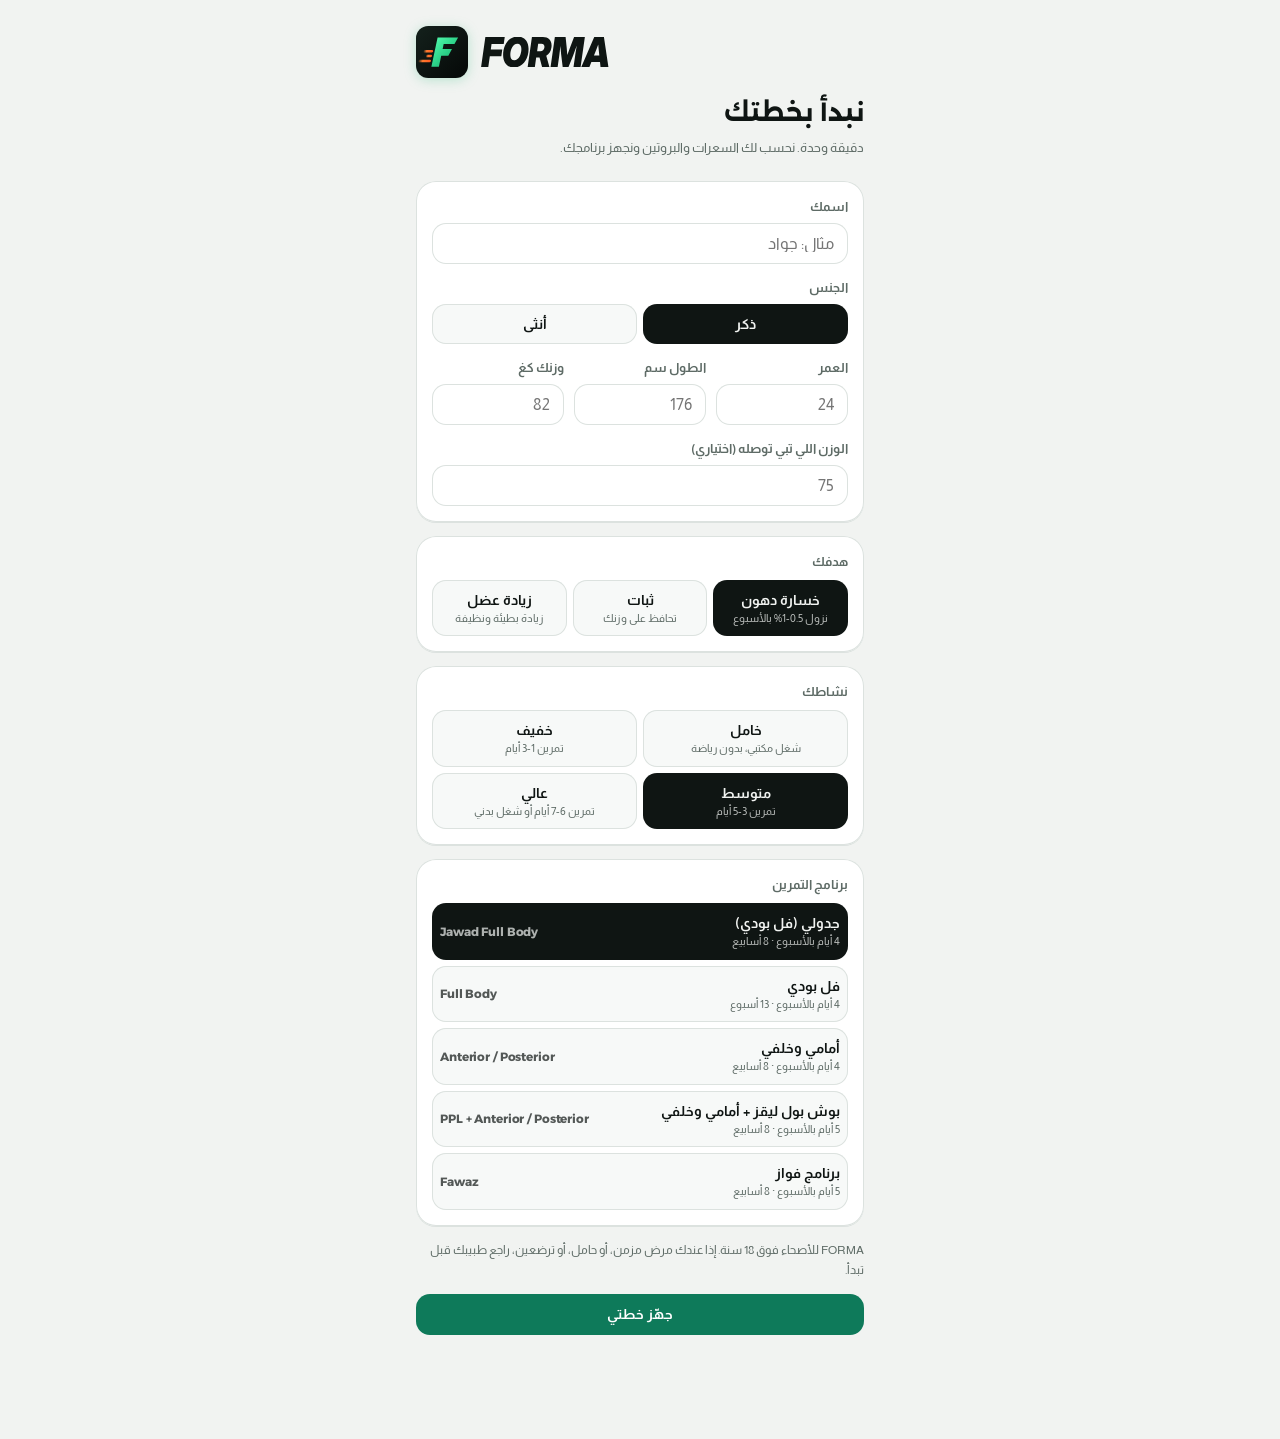
==== jawad/index.html @ 92bdc9b4 "Add files via upload" ====
<!doctype html>
<html lang="ar" dir="rtl">
<head>
<meta charset="utf-8">
<meta name="viewport" content="width=device-width, initial-scale=1, viewport-fit=cover">
<title>FORMA جواد</title>
<meta name="description" content="FORMA: أكلك وتمرينك ووزنك في مكان واحد">
<meta name="theme-color" content="#F1F3F1" media="(prefers-color-scheme: light)">
<meta name="theme-color" content="#0B0F0E" media="(prefers-color-scheme: dark)">
<link rel="manifest" href="manifest.webmanifest">
<link rel="icon" href="../icon-192.png" type="image/png">
<link rel="apple-touch-icon" href="../apple-touch-icon.png">
<meta name="apple-mobile-web-app-capable" content="yes">
<meta name="mobile-web-app-capable" content="yes">
<meta name="apple-mobile-web-app-title" content="FORMA جواد">
<meta name="apple-mobile-web-app-status-bar-style" content="default">
<link rel="preconnect" href="https://fonts.googleapis.com">
<link rel="preconnect" href="https://fonts.gstatic.com" crossorigin>
<link rel="stylesheet" href="https://fonts.googleapis.com/css2?family=Alexandria:wght@400;500;600;700;800&family=Almarai:wght@400;700;800&display=swap">
<style>
/* FORMA. Layout: single phone column, sticky top bar, fixed tab bar, bottom sheets */
:root{
  --bg:#F1F3F1; --surface:#FFFFFF; --raise:#F7F9F8; --ink:#0F1513; --muted:#5E6B66; --line:#DCE2DF;
  --accent:#0E7A5A; --accent-ink:#0A5C44; --accent-soft:#DDEFE7; --on-accent:#FFFFFF;
  --hot:#C8501F; --hot-soft:#F8E3D9; --track:#E3E8E5; --slab:#0F1513; --on-slab:#F1F3F1; --slab-muted:#9AA7A1; --slab-accent:#6FDDB2;
  --display:"Alexandria","Almarai",system-ui,sans-serif;
  --body:"Almarai","Alexandria",system-ui,sans-serif;
  --r:20px;
  padding-top:env(safe-area-inset-top,0px);
}
@media (prefers-color-scheme: dark){:root:not([data-theme="light"]){
  --bg:#0B0F0E; --surface:#141A18; --raise:#1A211F; --ink:#E9EFEC; --muted:#8E9C96; --line:#243029;
  --accent:#3DCB95; --accent-ink:#5FDBAA; --accent-soft:#15322A; --on-accent:#06100C;
  --hot:#F07A4F; --hot-soft:#3A2018; --track:#202925; --slab:#16201D; --on-slab:#E9EFEC; --slab-muted:#8E9C96; --slab-accent:#3DCB95; color-scheme:dark}}
:root[data-theme="dark"]{
  --bg:#0B0F0E; --surface:#141A18; --raise:#1A211F; --ink:#E9EFEC; --muted:#8E9C96; --line:#243029;
  --accent:#3DCB95; --accent-ink:#5FDBAA; --accent-soft:#15322A; --on-accent:#06100C;
  --hot:#F07A4F; --hot-soft:#3A2018; --track:#202925; --slab:#16201D; --on-slab:#E9EFEC; --slab-muted:#8E9C96; --slab-accent:#3DCB95; color-scheme:dark}
*{box-sizing:border-box}
[hidden]{display:none!important}
html{-webkit-text-size-adjust:100%}
body{background:var(--bg);color:var(--ink);font-family:var(--body);font-size:15px;line-height:1.6;margin:0;direction:rtl;-webkit-tap-highlight-color:transparent}
body::before{content:"";position:fixed;inset:0 0 auto;height:env(safe-area-inset-top,0px);z-index:10;background:var(--bg)}
.app{max-width:480px;margin:0 auto;padding-left:max(16px,env(safe-area-inset-left,0px));padding-right:max(16px,env(safe-area-inset-right,0px));padding-block:0 calc(104px + env(safe-area-inset-bottom,0px))}
.num{font-family:var(--display);font-variant-numeric:tabular-nums;letter-spacing:-.01em}
header{position:sticky;top:env(safe-area-inset-top,0px);background:var(--bg);z-index:5;display:flex;align-items:center;justify-content:space-between;gap:8px;padding-block:14px 12px}
.logo{direction:ltr;display:flex;align-items:center;gap:9px;color:var(--ink)}
.logo .mk{width:32px;height:32px;flex:none;filter:drop-shadow(0 2px 6px rgba(16,179,109,.25))}.logo .wm{height:19px;width:auto;display:block}
.hright{display:flex;align-items:center;gap:8px}
.chipbtn{display:flex;align-items:center;gap:6px;background:var(--surface);border-radius:999px;padding:5px 12px;font-weight:700;font-size:13px;color:var(--ink);box-shadow:0 0 0 1px var(--line) inset}
.chipbtn svg{width:15px;height:15px}
.flame{fill:var(--hot)}
.iconbtn{width:36px;height:36px;padding:0;display:grid;place-items:center;background:var(--surface);border-radius:999px;color:var(--ink);box-shadow:0 0 0 1px var(--line) inset}
.iconbtn svg{width:18px;height:18px;stroke:currentColor;fill:none;stroke-width:1.8;stroke-linecap:round;stroke-linejoin:round}
h1,h2,h3{font-family:var(--display);margin:0;text-wrap:balance;font-weight:700}
h1{font-size:25px;line-height:1.35}
h2{font-size:17px}
h3{font-size:14px}
.sub{color:var(--muted);font-size:13px}
.lbl{font-size:12px;color:var(--muted);font-weight:700;letter-spacing:.02em}
.stack{display:flex;flex-direction:column;gap:14px}
.card{background:var(--surface);border-radius:var(--r);padding:16px;min-width:0;box-shadow:0 1px 0 var(--line),0 0 0 1px var(--line) inset}
.card.flat{box-shadow:none;background:var(--raise)}
.row{display:flex;align-items:center;justify-content:space-between;gap:10px}
.wrap{flex-wrap:wrap}
.wide{width:100%}
/* hero */
.hero{background:var(--slab);color:var(--on-slab);border-radius:24px;padding:18px 18px 16px;display:flex;flex-direction:column;gap:14px}
.hero .sub,.hero .lbl{color:var(--slab-muted)}
.big{font-family:var(--display);font-weight:800;font-size:56px;line-height:1;font-variant-numeric:tabular-nums;letter-spacing:-.02em}
.big small{font-size:15px;font-weight:600;color:var(--slab-muted);margin-inline-start:6px;letter-spacing:0}
.big.over{color:var(--hot)}
.meter{height:10px;border-radius:99px;background:color-mix(in srgb,var(--on-slab) 14%,transparent);overflow:hidden;display:flex}
.meter i{display:block;height:100%;background:var(--accent)}
.meter i.over{background:var(--hot)}
.macros{display:grid;grid-template-columns:repeat(3,1fr);gap:12px}
.mac{display:flex;flex-direction:column;gap:5px;min-width:0}
.mac .v{font-family:var(--display);font-weight:700;font-size:15px;font-variant-numeric:tabular-nums}
.mac .v span{color:var(--slab-muted);font-weight:500;font-size:12px}
.mbar{height:5px;border-radius:99px;background:color-mix(in srgb,var(--on-slab) 14%,transparent);overflow:hidden}
.mbar i{display:block;height:100%;border-radius:99px;background:var(--on-slab)}
.mac.p .mbar i{background:var(--accent)}
.mac.p .v{color:var(--slab-accent)}
.mac.p .mbar i{background:var(--slab-accent)}
.meter i{background:var(--slab-accent)}
/* buttons */
button{font-family:var(--body);font-size:14px;font-weight:700;border:0;border-radius:14px;padding:11px 14px;cursor:pointer;background:var(--accent-soft);color:var(--accent-ink);line-height:1.3}
button.primary{background:var(--accent);color:var(--on-accent)}
button.ink{background:var(--ink);color:var(--bg)}
button.ghost{background:none;color:var(--muted);padding:6px 8px;font-weight:700}
button.danger{background:var(--hot-soft);color:var(--hot)}
button.light{background:color-mix(in srgb,var(--on-slab) 12%,transparent);color:var(--on-slab)}
button:disabled{opacity:.35;cursor:default}
button:focus-visible,input:focus-visible,a:focus-visible{outline:3px solid var(--hot);outline-offset:2px}
.pill{display:inline-flex;align-items:center;gap:4px;font-size:11.5px;padding:3px 9px;border-radius:999px;background:var(--accent-soft);color:var(--accent-ink);font-weight:700;white-space:nowrap}
.pill.hot{background:var(--hot-soft);color:var(--hot)}
.pill.mute{background:var(--track);color:var(--muted)}
/* inputs */
input[type=search],input[type=number],input[type=text],input[type=date]{font-family:var(--body);font-size:16px;width:100%;padding:12px 14px;border-radius:14px;border:0;box-shadow:0 0 0 1px var(--line) inset;background:var(--surface);color:var(--ink);min-width:0}
.field{display:flex;flex-direction:column;gap:6px;min-width:0}
.field label,.flabel{font-size:12.5px;color:var(--muted);font-weight:700}
.grid2{display:grid;grid-template-columns:1fr 1fr;gap:10px}
.grid3{display:grid;grid-template-columns:repeat(3,1fr);gap:10px}
.seg{display:grid;gap:6px}
.seg button{background:var(--raise);color:var(--ink);font-weight:700;padding:11px 8px;text-align:center;box-shadow:0 0 0 1px var(--line) inset}
.seg button small{display:block;color:var(--muted);font-size:11px;font-weight:400;margin-top:2px}
.seg button[aria-pressed=true]{background:var(--ink);color:var(--bg);box-shadow:none}
.seg button[aria-pressed=true] small{color:var(--bg);opacity:.75}
.prog-opt{text-align:right!important;display:flex;justify-content:space-between;align-items:center;gap:8px}
.chips{display:flex;gap:8px;overflow-x:auto;padding-bottom:2px;scrollbar-width:none;margin-inline:-2px;padding-inline:2px}
.chips::-webkit-scrollbar{display:none}
.chip{white-space:nowrap;border-radius:999px;padding:8px 14px;background:var(--surface);box-shadow:0 0 0 1px var(--line) inset;color:var(--ink);font-weight:700;font-size:13px}
.chip[aria-pressed=true]{background:var(--ink);color:var(--bg);box-shadow:none}
/* lists */
.list{display:flex;flex-direction:column}
.item{display:flex;align-items:center;justify-content:space-between;gap:10px;padding:12px 2px;border-bottom:1px solid var(--line);background:none;border-radius:0;color:var(--ink);font-weight:400;text-align:right;width:100%}
.item:last-child{border-bottom:0}
.item .n{font-weight:700;min-width:0;flex:1;display:flex;flex-direction:column;gap:1px}
.item .n small{color:var(--muted);font-weight:400;font-size:12px}
.item .m{color:var(--muted);font-size:12.5px;font-variant-numeric:tabular-nums;white-space:nowrap;font-family:var(--display)}
.plus{width:34px;height:34px;border-radius:12px;display:grid;place-items:center;background:var(--accent-soft);color:var(--accent-ink);font-size:20px;font-weight:700;flex:none;font-family:var(--display)}
.daybar{display:flex;align-items:center;justify-content:space-between;gap:8px}
.daybar .d{font-family:var(--display);font-weight:700;font-size:17px}
.daybar button{width:40px;height:40px;padding:0;font-size:18px;background:var(--surface);color:var(--ink);box-shadow:0 0 0 1px var(--line) inset}
.meal-h{display:flex;align-items:center;justify-content:space-between;gap:8px;margin-bottom:2px}
.meal-h h3{font-size:14px}
.del{background:none;color:var(--muted);padding:4px 8px;font-size:20px;line-height:1}
.empty{color:var(--muted);font-size:13px;padding:6px 0}
.progress{height:8px;border-radius:99px;background:var(--track);overflow:hidden}
.progress i{display:block;height:100%;background:var(--accent);border-radius:99px}
/* training */
.ex{padding-block:14px;border-top:1px solid var(--line)}
.ex:first-child{border-top:0;padding-top:2px}
.ex-h{display:flex;align-items:flex-start;justify-content:space-between;gap:8px}
.ex a{color:var(--ink);font-weight:700;text-decoration:none;font-family:var(--display);font-size:15px;direction:ltr;unicode-bidi:isolate}
.ex .meta{display:flex;gap:6px;flex-wrap:wrap;margin-top:4px;align-items:center}
.ex .last{font-size:12px;color:var(--muted);font-variant-numeric:tabular-nums;margin-top:4px}
.sets{display:grid;grid-template-columns:24px 1fr 1fr 44px;gap:6px;align-items:center;margin-top:10px;font-variant-numeric:tabular-nums}
.sets input{padding:9px 6px;text-align:center;font-size:16px;font-family:var(--display)}
.sets input.pr{box-shadow:0 0 0 2px var(--accent) inset;background:var(--accent-soft)}
.sets .h{font-size:11px;color:var(--muted);text-align:center;font-weight:700}
.done{width:44px;height:42px;padding:0;border-radius:12px;background:var(--track);color:var(--muted);font-size:16px}
.done[aria-pressed=true]{background:var(--accent);color:var(--on-accent)}
.swap{padding:5px 10px;font-size:12px;border-radius:10px;background:var(--raise);color:var(--muted);box-shadow:0 0 0 1px var(--line) inset}
.rest{position:fixed;left:50%;transform:translateX(-50%);top:calc(64px + env(safe-area-inset-top,0px));z-index:7;background:var(--ink);color:var(--bg);border-radius:999px;padding:8px 16px;font-family:var(--display);font-weight:700;font-variant-numeric:tabular-nums;display:flex;gap:10px;align-items:center;font-size:14px}
.rest button{padding:2px 8px;background:none;color:var(--bg);opacity:.7;font-size:16px}
.guide{font-size:13px;color:var(--muted);line-height:1.8;margin:0;padding-inline-start:18px}
details summary{cursor:pointer;font-weight:700;font-size:13px;color:var(--ink);list-style:none}
details summary::-webkit-details-marker{display:none}
/* progress */
.grid28{display:grid;grid-template-columns:repeat(7,1fr);gap:6px;direction:ltr}
.grid28 i{aspect-ratio:1;border-radius:7px;background:var(--track);max-width:100%}
.grid28 i.f{background:color-mix(in srgb,var(--accent) 40%,var(--track))}
.grid28 i.w{background:var(--accent)}
.grid28 i.t{box-shadow:0 0 0 2px var(--ink) inset}
.legend{display:flex;gap:14px;font-size:12px;color:var(--muted);margin-top:10px;flex-wrap:wrap}
.legend b{display:inline-block;width:10px;height:10px;border-radius:3px;margin-inline-end:5px;vertical-align:middle}
.stats{display:grid;grid-template-columns:repeat(3,1fr);gap:8px}
.stat{background:var(--raise);border-radius:14px;padding:10px;display:flex;flex-direction:column;gap:2px;min-width:0}
.stat b{font-family:var(--display);font-size:18px;font-variant-numeric:tabular-nums}
.stat span{font-size:11.5px;color:var(--muted)}
/* nav */
nav{position:fixed;inset:auto 0 0;background:color-mix(in srgb,var(--surface) 92%,transparent);backdrop-filter:blur(14px);-webkit-backdrop-filter:blur(14px);border-top:1px solid var(--line);display:flex;justify-content:center;z-index:6;padding-bottom:env(safe-area-inset-bottom,0px);padding-left:env(safe-area-inset-left,0px);padding-right:env(safe-area-inset-right,0px)}
nav .in{display:grid;grid-template-columns:repeat(4,1fr);width:100%;max-width:480px}
nav button{background:none;color:var(--muted);border-radius:0;padding:10px 4px 12px;display:flex;flex-direction:column;align-items:center;gap:3px;font-size:11.5px}
nav button svg{width:23px;height:23px;stroke:currentColor;fill:none;stroke-width:1.8;stroke-linecap:round;stroke-linejoin:round}
nav button[aria-current=page]{color:var(--ink)}
nav button[aria-current=page] svg{stroke:var(--accent);stroke-width:2.2}
/* sheet */
.sheet-bg{position:fixed;inset:0;background:rgba(4,8,6,.5);z-index:20}
.sheet{position:fixed;inset:auto 0 0;z-index:21;background:var(--surface);border-radius:26px 26px 0 0;padding-block:10px calc(18px + env(safe-area-inset-bottom,0px));padding-left:max(16px,env(safe-area-inset-left,0px));padding-right:max(16px,env(safe-area-inset-right,0px));max-width:480px;margin:0 auto;max-height:90vh;overflow-y:auto}
.grab{width:40px;height:5px;border-radius:99px;background:var(--line);margin:0 auto 12px}
.amts{display:grid;grid-template-columns:repeat(3,1fr);gap:6px;margin:12px 0 10px}
.amts button,.meals button{padding:11px 0;background:var(--raise);color:var(--ink);box-shadow:0 0 0 1px var(--line) inset;font-family:var(--display)}
.amts button[aria-pressed=true]{background:var(--ink);color:var(--bg);box-shadow:none}
.meals{display:grid;grid-template-columns:repeat(4,1fr);gap:6px;margin:10px 0 12px}
.meals button{font-family:var(--body);font-size:13px;padding:9px 0}
.meals button[aria-pressed=true]{background:var(--accent);color:var(--on-accent);box-shadow:none}
.mrow{display:grid;grid-template-columns:repeat(4,1fr);gap:6px}
.mrow div{background:var(--raise);border-radius:12px;padding:8px 4px;text-align:center}
.mrow b{display:block;font-family:var(--display);font-size:16px;font-variant-numeric:tabular-nums}
.mrow span{font-size:11px;color:var(--muted)}
.check{display:flex;align-items:center;gap:8px;font-size:14px;margin:10px 0}
.check input{width:20px;height:20px;accent-color:var(--accent)}
.toast{position:fixed;left:50%;transform:translateX(-50%);bottom:calc(88px + env(safe-area-inset-bottom,0px));background:var(--ink);color:var(--bg);padding:11px 16px;border-radius:14px;z-index:30;font-weight:700;max-width:calc(100% - 32px);text-align:center;font-size:14px}
.note{font-size:12px;color:var(--muted);margin:0;line-height:1.7}
.center{text-align:center}
.install{background:var(--accent-soft);box-shadow:none}
.install ol{margin:6px 0 0;padding-inline-start:20px;color:var(--ink);font-size:13.5px}
.review{background:var(--raise);box-shadow:0 0 0 1px var(--line) inset}
.welcome{padding-block:26px 8px;display:flex;flex-direction:column;gap:8px}
.welcome .logo{margin-bottom:10px;gap:12px}.welcome .logo .mk{width:52px;height:52px}.welcome .logo .wm{height:30px}
.tip{display:flex;gap:12px;align-items:flex-start}
.tip .q{font-family:var(--display);font-weight:800;font-size:34px;line-height:.8;color:var(--accent)}
.tip p{margin:0;font-weight:700;font-size:15px;line-height:1.7}
.src{font-size:11px;color:var(--muted)}
svg text{fill:var(--muted);font-size:11px;font-family:var(--body)}
@media (prefers-reduced-motion:no-preference){.meter i,.mbar i,.progress i{transition:width .5s ease}}
.ed-sn{font-weight:700;font-size:17px}
.ed-ex{padding-block:12px;border-top:1px solid var(--line)}
.ed-top{display:flex;align-items:center;justify-content:space-between;gap:8px}
.ed-name{background:none;box-shadow:none;padding:4px 0;font-weight:700;color:var(--ink);text-align:left;flex:1;min-width:0;overflow-wrap:anywhere;font-size:15px;border-radius:0;text-decoration:underline dotted;text-decoration-color:var(--muted);text-underline-offset:5px}
.ed-move{display:flex;gap:4px;flex:none}
.ed-move button,.ed-step button{width:36px;height:36px;padding:0;border-radius:10px;font-size:16px;background:var(--raise);color:var(--ink);box-shadow:0 0 0 1px var(--line) inset}
.ed-move button:disabled{opacity:.3}
.ed-move .ed-rm{color:var(--hot)}
.ed-ctl{display:flex;align-items:center;gap:8px;margin-top:10px;flex-wrap:wrap}
.ed-step{display:flex;align-items:center;gap:8px;margin-inline-end:6px}
.ed-step b{min-width:16px;text-align:center;font-size:16px}
input.ed-reps{width:96px;padding:8px 10px}
.ed-add{background:transparent;color:var(--accent);box-shadow:none;border:1.5px dashed var(--line);font-weight:700}
.ed-day .swap{white-space:nowrap;flex:none}
.say{border:1.5px solid color-mix(in srgb,var(--accent) 35%,transparent)}
.say-in{display:flex;gap:8px;align-items:center}
.say-in input{flex:1}
.say-in .primary{padding-inline:18px;white-space:nowrap}
.mic{width:46px;height:46px;flex:none;padding:0;border-radius:14px;display:grid;place-items:center;background:var(--raise);box-shadow:0 0 0 1px var(--line) inset;color:var(--ink)}
.mic svg{width:22px;height:22px;fill:none;stroke:currentColor;stroke-width:2;stroke-linecap:round}
.mic.on{background:var(--hot);color:#fff;box-shadow:none;animation:pulse 1.2s infinite}
@keyframes pulse{50%{opacity:.6}}
.say-row{padding:10px 0;border-bottom:1px solid var(--line);display:grid;gap:8px}
.say-sel{width:100%;font:inherit;font-weight:700;padding:10px 12px;border-radius:12px;border:0;box-shadow:0 0 0 1px var(--line) inset;background:var(--surface);color:var(--ink)}
input.say-amt{width:96px;text-align:center;padding:8px 10px}
</style>
</head>
<body>
<div class="app">
  <header id="hdr">
    <div class="logo" aria-label="FORMA"><svg class="mk" viewBox="0 0 512 512" aria-hidden="true"><defs><linearGradient id="fhbg" x1="0" y1="0" x2="1" y2="1"><stop offset="0" stop-color="#14211C"/><stop offset="1" stop-color="#050807"/></linearGradient><linearGradient id="fhgr" x1="0" y1="0" x2="1" y2="1"><stop offset="0" stop-color="#4DF5A8"/><stop offset="1" stop-color="#10B36D"/></linearGradient><linearGradient id="fhor" x1="0" y1="0" x2="1" y2="0"><stop offset="0" stop-color="#FF8A3D" stop-opacity="0"/><stop offset=".35" stop-color="#FF7A2F"/><stop offset="1" stop-color="#FF5A1F"/></linearGradient></defs><rect width="512" height="512" rx="120" fill="url(#fhbg)"/><g transform="translate(256 256) skewX(-12) translate(-256 -256)">
<rect x="70" y="236" width="96" height="24" rx="12" fill="url(#fhor)"/><rect x="104" y="284" width="62" height="24" rx="12" fill="url(#fhor)"/><rect x="40" y="332" width="126" height="24" rx="12" fill="url(#fhor)"/>
<path d="M182 112 H384 L362 178 H256 V226 H348 L326 292 H256 V400 H182 Z" fill="url(#fhgr)"/></g></svg><svg class="wm" viewBox="-60 -1490 6478 1490" aria-hidden="true"><path d="M-6.02 0H351.74L428.28 -536H998.46L1046.62 -874H476.44L513.42 -1138H1118.0L1168.74 -1490H206.4Z M1628.8400000000001 24C2064.0 24 2352.1 -389 2352.1 -893C2352.1 -1294 2126.7799999999997 -1514 1812.88 -1514C1369.98 -1514 1088.76 -1090 1088.76 -597C1088.76 -198 1313.22 24 1628.8400000000001 24ZM1645.1799999999998 -336C1513.6 -336 1446.52 -430 1446.52 -601C1446.52 -853 1560.9 -1154 1796.54 -1154C1928.12 -1154 1995.1999999999998 -1060 1995.1999999999998 -890C1995.1999999999998 -642 1885.12 -336 1645.1799999999998 -336Z M2307.38 0H2665.1400000000003L2731.36 -466H2897.34L3022.9 0H3387.54L3231.88 -555C3369.48 -641 3461.5 -785 3488.16 -970C3532.88 -1289 3369.48 -1490 3064.1800000000003 -1490H2519.8ZM2777.8 -788 2829.4 -1152H2989.36C3096.86 -1152 3154.48 -1079 3139.0 -970C3123.52 -861 3044.4 -788 2936.9 -788Z M3445.16 0H3796.04L3877.74 -576C3891.5 -672 3912.14 -862 3933.64 -1047C3949.12 -864 3965.46 -677 3977.5 -576L4047.16 0H4336.12L4566.6 -576C4608.74 -681 4680.98 -878 4748.0599999999995 -1065C4717.1 -876 4681.84 -676 4667.219999999999 -576L4585.5199999999995 0H4936.4L5148.82 -1490H4613.04L4432.44 -1024C4393.74 -923 4330.96 -750 4276.78 -597C4265.599999999999 -750 4251.84 -923 4240.66 -1024L4191.639999999999 -1490H3657.58Z M4971.66 0H5374.139999999999L5472.179999999999 -245H5900.459999999999L5926.259999999999 0H6317.5599999999995L6095.679999999999 -1490H5614.08ZM5600.32 -565 5605.48 -578C5677.719999999999 -758 5745.66 -932 5812.74 -1113C5828.219999999999 -932 5846.28 -758 5865.2 -578L5866.919999999999 -565Z" fill="currentColor"/></svg></div>
    <div class="hright">
      <div class="chipbtn" title="أيام متتالية سجلت فيها"><span id="streakIco" style="display:flex"></span><span id="streakN" class="num">0</span></div>
      <button class="iconbtn" id="gearB" aria-label="ملفي والإعدادات"></button>
    </div>
  </header>
  <main id="view" class="stack"></main>
</div>
<nav><div class="in">
  <button data-tab="today"><svg viewBox="0 0 24 24"><path d="M3 11.5 12 4l9 7.5"/><path d="M5.5 10v9.5h13V10"/></svg>اليوم</button>
  <button data-tab="food"><svg viewBox="0 0 24 24"><path d="M4 12h16a8 8 0 0 1-16 0z"/><path d="M8 8.5c0-1.6 1.5-1.6 1.5-3.2M12.5 8.5c0-1.6 1.5-1.6 1.5-3.2"/></svg>الأكل</button>
  <button data-tab="train"><svg viewBox="0 0 24 24"><path d="M2.5 10v4M5.5 7.5v9M18.5 7.5v9M21.5 10v4M5.5 12h13"/></svg>التمرين</button>
  <button data-tab="progress"><svg viewBox="0 0 24 24"><path d="M4 19.5h16"/><path d="M6 15.5l4-5 3 3 5-6.5"/></svg>تقدمي</button>
</div></nav>
<script src="../foods.js"></script>
<script src="../programs.js"></script>
<script src="config.js"></script>
<script src="../smart.js"></script>
<script src="../app.js"></script>
</body>
</html>
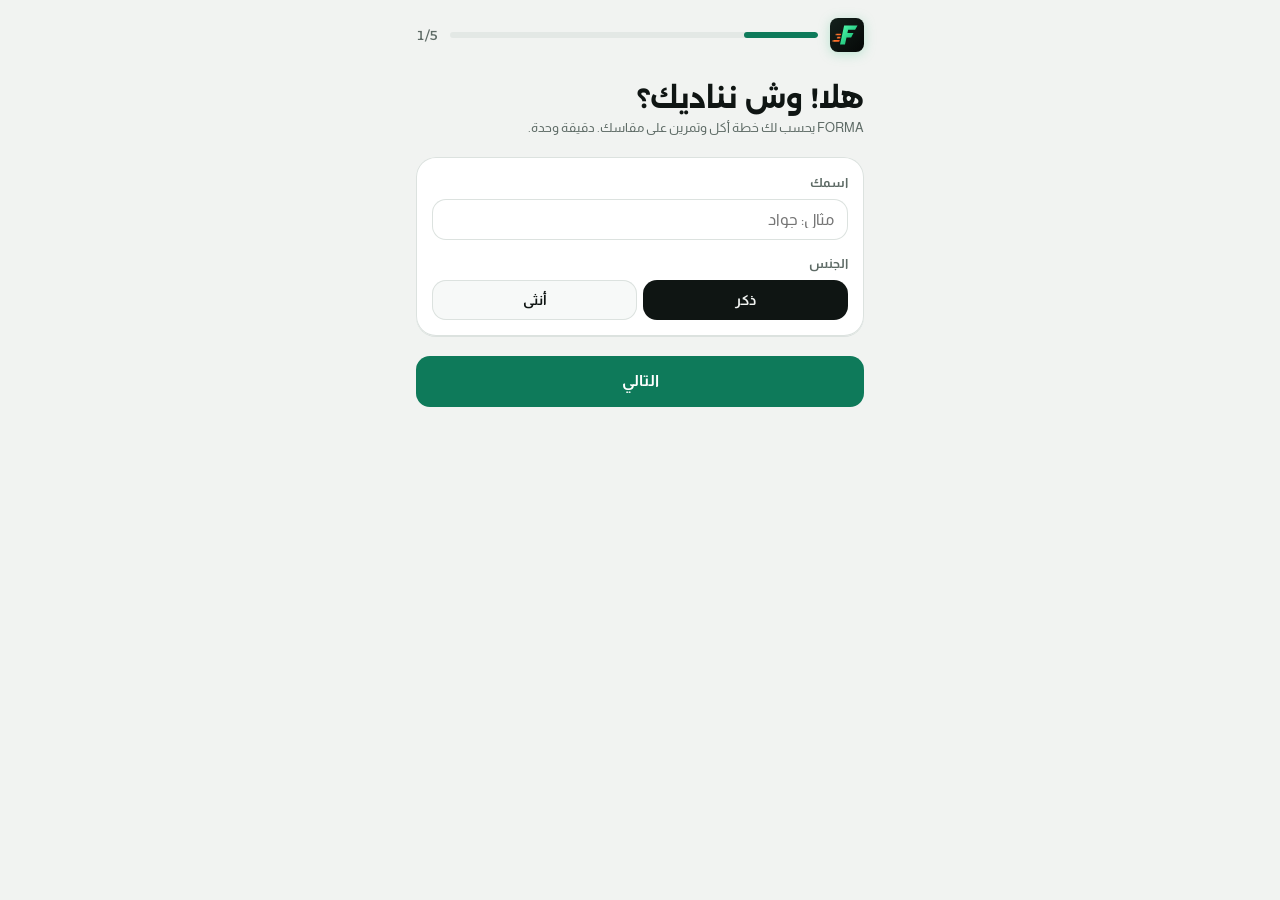
==== commit 283c72b0: "Jawad copy: load FORMA 2.5 styles" ====
--- a/jawad/index.html
+++ b/jawad/index.html
@@ -222,6 +222,7 @@
 .say-sel{width:100%;font:inherit;font-weight:700;padding:10px 12px;border-radius:12px;border:0;box-shadow:0 0 0 1px var(--line) inset;background:var(--surface);color:var(--ink)}
 input.say-amt{width:96px;text-align:center;padding:8px 10px}
 </style>
+<link rel="stylesheet" href="../plus.css">
 </head>
 <body>
 <div class="app">
--- a/plus.css
+++ b/plus.css
@@ -0,0 +1,76 @@
+/* FORMA 2.5: الباركود، البداية، التمرين، المشاركة */
+button svg{width:18px;height:18px;stroke:currentColor;fill:none;stroke-width:1.9;stroke-linecap:round;stroke-linejoin:round;vertical-align:-4px}
+.scanb{width:46px;height:46px;flex:none;padding:0;display:grid;place-items:center;background:var(--surface);color:var(--ink);box-shadow:0 0 0 1px var(--line) inset}
+.scanb svg{width:22px;height:22px}
+.scanbox{position:relative;margin-top:12px;border-radius:20px;overflow:hidden;background:#000;aspect-ratio:4/3}
+.scanbox video{width:100%;height:100%;object-fit:cover;display:block}
+.scanframe{position:absolute;inset:0;display:grid;place-items:center;pointer-events:none}
+.scanframe i{width:72%;height:34%;border-radius:16px;box-shadow:0 0 0 2000px rgba(0,0,0,.38);outline:3px solid #3DCB95;outline-offset:-3px;position:relative;overflow:hidden}
+.scanframe i::after{content:"";position:absolute;left:0;right:0;top:0;height:2px;background:#3DCB95;box-shadow:0 0 12px #3DCB95;animation:scanline 1.6s ease-in-out infinite alternate}
+@keyframes scanline{to{top:calc(100% - 2px)}}
+.scanmsg{position:absolute;inset:auto 0 10px;text-align:center;color:#fff;font-weight:700;font-size:13px;text-shadow:0 1px 3px rgba(0,0,0,.6)}
+
+/* البداية */
+.wz-top{display:flex;align-items:center;gap:12px;padding-top:18px;min-height:52px}
+.wz-logo{margin:0}.wz-logo .mk{width:34px;height:34px}.wz-logo .wm{display:none}
+.wz-back{font-size:20px;padding:6px 10px;color:var(--ink)}
+.wz-bar{flex:1;height:6px;border-radius:99px;background:var(--track);overflow:hidden}
+.wz-bar i{display:block;height:100%;background:var(--accent);border-radius:99px;transition:width .4s ease}
+.wz{animation:wzIn .35s ease both}
+@keyframes wzIn{from{opacity:0;transform:translateX(-14px)}to{opacity:1;transform:none}}
+.wz-q{padding-block:14px 4px}.wz-q h1{font-size:28px}
+.wz-opts{grid-template-columns:1fr}
+.wz-opts button{padding:18px 16px;font-size:16px;text-align:right;border-radius:18px}
+.wz-opts button small{font-size:12.5px;margin-top:4px}
+.wz-next{margin-top:6px;padding:15px;font-size:16px}
+
+/* خطتك جاهزة */
+.plan{display:flex;flex-direction:column;gap:14px;padding-top:6px}
+.plan-h{display:flex;flex-direction:column;gap:8px;align-items:flex-start}.plan-h h1{font-size:27px}
+.plan-mac{display:grid;grid-template-columns:repeat(3,1fr);gap:8px}
+.plan-mac div{background:color-mix(in srgb,var(--on-slab) 8%,transparent);border-radius:14px;padding:10px;text-align:center}
+.plan-mac b{display:block;font-family:var(--display);font-size:22px;font-weight:800;color:var(--slab-accent)}
+.plan-mac span{font-size:12px;color:var(--slab-muted)}
+.plan-chart{width:100%;height:auto;display:block;margin-top:4px;direction:ltr}
+.plan-chart text{font-size:12px}
+.pj-line{stroke-dasharray:900;stroke-dashoffset:900;animation:draw 1.4s .5s ease forwards}
+@keyframes draw{to{stroke-dashoffset:0}}
+.plan-steps{margin:0;padding-inline-start:20px;display:flex;flex-direction:column;gap:8px;font-size:14px;line-height:1.7}
+.rise{animation:rise .5s cubic-bezier(.2,.8,.2,1) both;animation-delay:calc(var(--d,0)*90ms)}
+@keyframes rise{from{opacity:0;transform:translateY(14px)}to{opacity:1;transform:none}}
+
+/* التمرين */
+.ex-list{padding-block:8px}
+.ex{scroll-margin-top:80px}
+.ex-c{display:flex;align-items:center;gap:12px;width:100%;background:none;border-radius:0;padding:12px 2px;border-top:1px solid var(--line);color:var(--ink);text-align:right;font-weight:400}
+.ex-list>.ex:first-child{border-top:0}
+.ex-ci{width:30px;height:30px;flex:none;border-radius:99px;display:grid;place-items:center;background:var(--track);color:var(--muted);font-family:var(--display);font-weight:800;font-size:13px}
+.ex-c.ok .ex-ci{background:var(--accent);color:var(--on-accent)}
+.ex-c.ok .ex-cn b{color:var(--muted)}
+.ex-cn{flex:1;min-width:0;display:flex;flex-direction:column;gap:1px}
+.ex-cn b{font-family:var(--display);font-size:14.5px;text-align:right;unicode-bidi:plaintext;overflow:hidden;text-overflow:ellipsis;white-space:nowrap}
+.ex-cn small{font-size:12px;color:var(--muted)}
+.ex-cc{font-size:12px;color:var(--accent);font-weight:800;white-space:nowrap}
+.ex.open{background:var(--raise);margin-inline:-10px;padding:14px 10px;border-radius:16px;border-top:0}
+.ex-tools{display:flex;gap:6px;flex:none}
+.ex-tools .swap svg{width:16px;height:16px;vertical-align:-3px}
+.ex-next{display:block;margin:10px auto 0;color:var(--accent)}
+.wk-stat{display:flex;justify-content:space-between;background:var(--surface);border-radius:14px;padding:10px 14px;font-size:13px;color:var(--muted);box-shadow:0 0 0 1px var(--line) inset}
+.wk-stat b{color:var(--ink);font-family:var(--display);margin-inline-start:4px}
+.rest{gap:10px;padding:8px 10px 8px 14px;top:auto;bottom:calc(84px + env(safe-area-inset-bottom,0px));box-shadow:0 6px 24px rgba(0,0,0,.25)}
+body:has(#rest) .toast{bottom:calc(140px + env(safe-area-inset-bottom,0px))}
+body:has(#rest) .app{padding-bottom:150px}
+.rest b{font-size:17px;min-width:44px;text-align:center}
+.rest button{padding:4px 9px;border-radius:99px;font-size:13px;opacity:1;background:color-mix(in srgb,var(--bg) 16%,transparent);color:var(--bg)}
+.rest.ready{background:var(--accent);color:var(--on-accent)}
+.rest.ready button{color:var(--on-accent);background:color-mix(in srgb,var(--on-accent) 14%,transparent)}
+.done-h{display:flex;flex-direction:column;gap:8px;align-items:flex-start}
+
+/* المشاركة */
+.shareb{display:inline-flex;align-items:center;gap:6px;padding:9px 14px;white-space:nowrap}
+.share-img{display:block;width:62%;max-width:260px;margin:10px auto 0;border-radius:18px;box-shadow:0 8px 30px rgba(0,0,0,.25)}
+a.btn{display:flex;align-items:center;justify-content:center;font-family:var(--body);font-size:14px;font-weight:700;border-radius:14px;padding:11px 14px;background:var(--accent-soft);color:var(--accent-ink);text-decoration:none}
+a.btn.primary{background:var(--accent);color:var(--on-accent)}
+.hp{color:var(--accent);font-weight:800}
+.hero .hp{color:var(--slab-accent)}
+@media (prefers-reduced-motion:reduce){.rise,.wz,.pj-line,.scanframe i::after{animation:none!important;opacity:1;transform:none;stroke-dashoffset:0}}
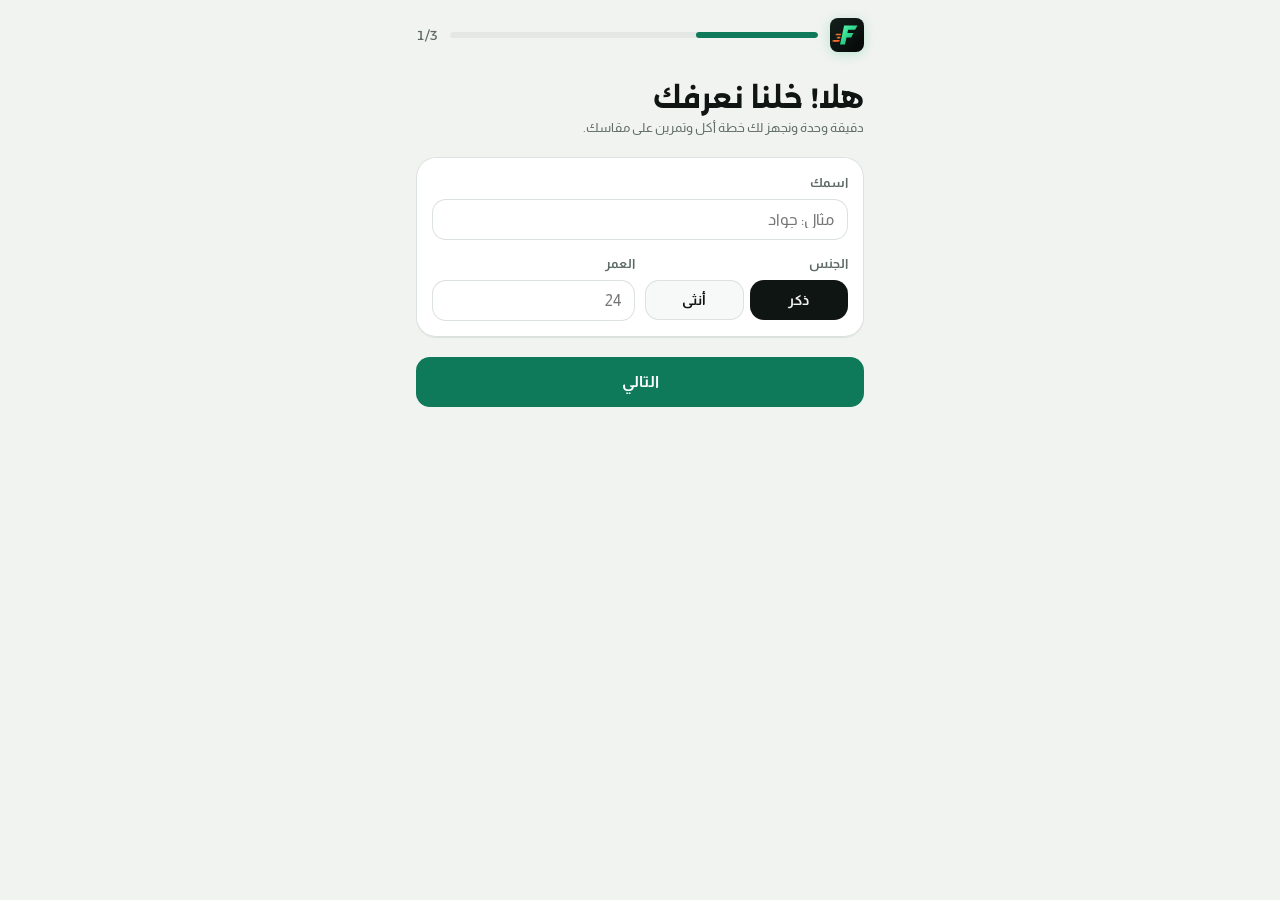
==== commit c96ba76f: "FORMA 3.0 (jawad): load lib modules Co-Authored-By: Claude Opus 5.5 <noreply@anthropic.com> Claude-" ====
--- a/jawad/index.html
+++ b/jawad/index.html
@@ -222,7 +222,7 @@
 .say-sel{width:100%;font:inherit;font-weight:700;padding:10px 12px;border-radius:12px;border:0;box-shadow:0 0 0 1px var(--line) inset;background:var(--surface);color:var(--ink)}
 input.say-amt{width:96px;text-align:center;padding:8px 10px}
 </style>
-<link rel="stylesheet" href="../plus.css">
+<link rel="stylesheet" href="plus.css">
 </head>
 <body>
 <div class="app">
@@ -247,6 +247,9 @@
 <script src="../programs.js"></script>
 <script src="config.js"></script>
 <script src="../smart.js"></script>
-<script src="../app.js"></script>
+<script src="../lib/platform.js"></script>
+<script src="../lib/cloud.js"></script>
+<script src="../lib/coach.js"></script>
+<script src="app.js"></script>
 </body>
 </html>
--- a/jawad/plus.css
+++ b/jawad/plus.css
@@ -0,0 +1,253 @@
+/* FORMA 2.5: الباركود، البداية، التمرين، المشاركة */
+button svg{width:18px;height:18px;stroke:currentColor;fill:none;stroke-width:1.9;stroke-linecap:round;stroke-linejoin:round;vertical-align:-4px}
+.scanb{width:46px;height:46px;flex:none;padding:0;display:grid;place-items:center;background:var(--surface);color:var(--ink);box-shadow:0 0 0 1px var(--line) inset}
+.scanb svg{width:22px;height:22px}
+.scanbox{position:relative;margin-top:12px;border-radius:20px;overflow:hidden;background:#000;aspect-ratio:4/3}
+.scanbox video{width:100%;height:100%;object-fit:cover;display:block}
+.scanframe{position:absolute;inset:0;display:grid;place-items:center;pointer-events:none}
+.scanframe i{width:72%;height:34%;border-radius:16px;box-shadow:0 0 0 2000px rgba(0,0,0,.38);outline:3px solid #3DCB95;outline-offset:-3px;position:relative;overflow:hidden}
+.scanframe i::after{content:"";position:absolute;left:0;right:0;top:0;height:2px;background:#3DCB95;box-shadow:0 0 12px #3DCB95;animation:scanline 1.6s ease-in-out infinite alternate}
+@keyframes scanline{to{top:calc(100% - 2px)}}
+.scanmsg{position:absolute;inset:auto 0 10px;text-align:center;color:#fff;font-weight:700;font-size:13px;text-shadow:0 1px 3px rgba(0,0,0,.6)}
+
+/* البداية */
+.wz-top{display:flex;align-items:center;gap:12px;padding-top:18px;min-height:52px}
+.wz-logo{margin:0}.wz-logo .mk{width:34px;height:34px}.wz-logo .wm{display:none}
+.wz-back{font-size:20px;padding:6px 10px;color:var(--ink)}
+.wz-bar{flex:1;height:6px;border-radius:99px;background:var(--track);overflow:hidden}
+.wz-bar i{display:block;height:100%;background:var(--accent);border-radius:99px;transition:width .4s ease}
+.wz{animation:wzIn .35s ease both}
+@keyframes wzIn{from{opacity:0;transform:translateX(-14px)}to{opacity:1;transform:none}}
+.wz-q{padding-block:14px 4px}.wz-q h1{font-size:28px}
+.wz-opts{grid-template-columns:1fr}
+.wz-opts button{padding:18px 16px;font-size:16px;text-align:right;border-radius:18px}
+.wz-opts button small{font-size:12.5px;margin-top:4px}
+.wz-next{margin-top:6px;padding:15px;font-size:16px}
+
+/* خطتك جاهزة */
+.plan{display:flex;flex-direction:column;gap:14px;padding-top:6px}
+.plan-h{display:flex;flex-direction:column;gap:8px;align-items:flex-start}.plan-h h1{font-size:27px}
+.plan-mac{display:grid;grid-template-columns:repeat(3,1fr);gap:8px}
+.plan-mac div{background:color-mix(in srgb,var(--on-slab) 8%,transparent);border-radius:14px;padding:10px;text-align:center}
+.plan-mac b{display:block;font-family:var(--display);font-size:22px;font-weight:800;color:var(--slab-accent)}
+.plan-mac span{font-size:12px;color:var(--slab-muted)}
+.plan-chart{width:100%;height:auto;display:block;margin-top:4px;direction:ltr}
+.plan-chart text{font-size:12px}
+.pj-line{stroke-dasharray:900;stroke-dashoffset:900;animation:draw 1.4s .5s ease forwards}
+@keyframes draw{to{stroke-dashoffset:0}}
+.plan-steps{margin:0;padding-inline-start:20px;display:flex;flex-direction:column;gap:8px;font-size:14px;line-height:1.7}
+.rise{animation:rise .5s cubic-bezier(.2,.8,.2,1) both;animation-delay:calc(var(--d,0)*90ms)}
+@keyframes rise{from{opacity:0;transform:translateY(14px)}to{opacity:1;transform:none}}
+
+/* التمرين */
+.ex-list{padding-block:8px}
+.ex{scroll-margin-top:80px}
+.ex-c{display:flex;align-items:center;gap:12px;width:100%;background:none;border-radius:0;padding:12px 2px;border-top:1px solid var(--line);color:var(--ink);text-align:right;font-weight:400}
+.ex-list>.ex:first-child{border-top:0}
+.ex-ci{width:30px;height:30px;flex:none;border-radius:99px;display:grid;place-items:center;background:var(--track);color:var(--muted);font-family:var(--display);font-weight:800;font-size:13px}
+.ex-c.ok .ex-ci{background:var(--accent);color:var(--on-accent)}
+.ex-c.ok .ex-cn b{color:var(--muted)}
+.ex-cn{flex:1;min-width:0;display:flex;flex-direction:column;gap:1px}
+.ex-cn b{font-family:var(--display);font-size:14.5px;text-align:right;unicode-bidi:plaintext;overflow:hidden;text-overflow:ellipsis;white-space:nowrap}
+.ex-cn small{font-size:12px;color:var(--muted)}
+.ex-cc{font-size:12px;color:var(--accent);font-weight:800;white-space:nowrap}
+.ex.open{background:var(--raise);margin-inline:-10px;padding:14px 10px;border-radius:16px;border-top:0}
+.ex-tools{display:flex;gap:6px;flex:none}
+.ex-tools .swap svg{width:16px;height:16px;vertical-align:-3px}
+.ex-next{display:block;margin:10px auto 0;color:var(--accent)}
+.wk-stat{display:flex;justify-content:space-between;background:var(--surface);border-radius:14px;padding:10px 14px;font-size:13px;color:var(--muted);box-shadow:0 0 0 1px var(--line) inset}
+.wk-stat b{color:var(--ink);font-family:var(--display);margin-inline-start:4px}
+.rest{gap:10px;padding:8px 10px 8px 14px;top:auto;bottom:calc(84px + env(safe-area-inset-bottom,0px));box-shadow:0 6px 24px rgba(0,0,0,.25)}
+body:has(#rest) .toast{bottom:calc(140px + env(safe-area-inset-bottom,0px))}
+body:has(#rest) .app{padding-bottom:150px}
+.rest b{font-size:17px;min-width:44px;text-align:center}
+.rest button{padding:4px 9px;border-radius:99px;font-size:13px;opacity:1;background:color-mix(in srgb,var(--bg) 16%,transparent);color:var(--bg)}
+.rest.ready{background:var(--accent);color:var(--on-accent)}
+.rest.ready button{color:var(--on-accent);background:color-mix(in srgb,var(--on-accent) 14%,transparent)}
+.done-h{display:flex;flex-direction:column;gap:8px;align-items:flex-start}
+
+/* المشاركة */
+.shareb{display:inline-flex;align-items:center;gap:6px;padding:9px 14px;white-space:nowrap}
+.share-img{display:block;width:62%;max-width:260px;margin:10px auto 0;border-radius:18px;box-shadow:0 8px 30px rgba(0,0,0,.25)}
+a.btn{display:flex;align-items:center;justify-content:center;font-family:var(--body);font-size:14px;font-weight:700;border-radius:14px;padding:11px 14px;background:var(--accent-soft);color:var(--accent-ink);text-decoration:none}
+a.btn.primary{background:var(--accent);color:var(--on-accent)}
+.hp{color:var(--accent);font-weight:800}
+.hero .hp{color:var(--slab-accent)}
+@media (prefers-reduced-motion:reduce){.rise,.wz,.pj-line,.scanframe i::after{animation:none!important;opacity:1;transform:none;stroke-dashoffset:0}}
+
+/* FORMA 2.6: ماكروز ملونة + صفحة أكل أبسط */
+:root{--mp:#0E8A5F;--mc:#B7791F;--mf:#D2452F}
+@media (prefers-color-scheme: dark){:root:not([data-theme="light"]){--mp:#4ADE80;--mc:#FBBF24;--mf:#F87171}}
+:root[data-theme="dark"]{--mp:#4ADE80;--mc:#FBBF24;--mf:#F87171}
+.mx{display:inline-flex;gap:10px;margin-top:4px;font-family:var(--display);font-size:12px;font-weight:800;letter-spacing:.01em;align-self:flex-start}
+.mx>span{display:inline-flex;align-items:baseline;gap:2px}
+.mx b{font-weight:600;color:var(--muted);font-variant-numeric:tabular-nums}
+.mp{color:var(--mp)}.mc{color:var(--mc)}.mf{color:var(--mf)}
+.item.fi{align-items:center}
+.item.fi .n small{font-size:12px}
+.kc{display:flex;flex-direction:column;align-items:center;font-family:var(--display);font-weight:800;font-size:16px;line-height:1.1;min-width:44px;color:var(--ink)}
+.kc small{font-size:10.5px;font-weight:500;color:var(--muted)}
+/* ملخص اليوم فوق صفحة الأكل */
+.fsum{position:sticky;top:calc(62px + env(safe-area-inset-top,0px));z-index:4;background:var(--surface);border-radius:22px;padding:12px 12px 14px;box-shadow:0 0 0 1px var(--line) inset,0 6px 18px rgba(0,0,0,.06)}
+.fs-top{display:flex;align-items:center;justify-content:space-between;gap:8px}
+.fs-nav{width:36px;height:36px;padding:0;border-radius:12px;background:var(--raise);color:var(--muted);flex:none}
+.fs-c{text-align:center;min-width:0}
+.fs-big{font-family:var(--display);font-weight:800;font-size:30px;line-height:1.1;color:var(--ink)}
+.fs-big small{font-size:13px;font-weight:600;color:var(--muted);margin-inline-start:6px}
+.fs-big.over{color:var(--hot)}
+.fs-sub{font-size:12.5px;color:var(--muted)}.fs-sub b{color:var(--mp);font-family:var(--display)}
+.fs-macs{display:grid;grid-template-columns:repeat(3,1fr);gap:10px;margin-top:10px;direction:ltr}
+.fs-mt{display:flex;align-items:baseline;gap:4px;font-family:var(--display);font-size:13px}
+.fs-mt i{font-style:normal;font-weight:800}
+.fs-mt b{font-weight:700;color:var(--ink)}.fs-mt span{color:var(--muted);font-size:11.5px}
+.fs-mb{height:5px;border-radius:99px;background:var(--track);overflow:hidden;margin-top:4px}
+.fs-mb i{display:block;height:100%;border-radius:99px}
+.fs-m.mp .fs-mt i{color:var(--mp)}.fs-m.mp .fs-mb i{background:var(--mp)}
+.fs-m.mc .fs-mt i{color:var(--mc)}.fs-m.mc .fs-mb i{background:var(--mc)}
+.fs-m.mf .fs-mt i{color:var(--mf)}.fs-m.mf .fs-mb i{background:var(--mf)}
+/* خانة وحدة: اكتب، تكلم، أو امسح */
+.fin{display:flex;gap:8px;align-items:center;background:var(--surface);border-radius:18px;padding:6px;box-shadow:0 0 0 1.5px color-mix(in srgb,var(--accent) 40%,var(--line)) inset}
+.fin input{flex:1;border:0;background:transparent;box-shadow:none;font-size:16px;padding:10px 8px;min-width:0}
+.fin input:focus-visible{outline:none}
+.fin-b{width:44px;height:44px;padding:0;display:grid;place-items:center;border-radius:14px;background:var(--raise);color:var(--ink);flex:none}
+.fin-b svg{width:21px;height:21px}
+.fin-b.on{background:var(--hot);color:#fff}
+.rlist{padding-block:8px}
+.rlist h2{font-size:15px}
+.say-go .n{color:var(--accent-ink)}
+.say-go .plus{background:var(--accent);color:var(--on-accent)}
+.flinks{display:flex;justify-content:space-between;gap:8px;flex-wrap:wrap}
+.flinks .ghost{color:var(--accent-ink);padding:6px 4px}
+.flog .meal-h{margin-top:6px}
+.flog .meal-h .ghost{font-size:12px}
+/* ألوان الماكروز في البطاقة والهيرو */
+.mac.c .mbar i{background:var(--mc)}.mac.f .mbar i{background:var(--mf)}
+.hero .mac.c .v{color:#FBBF24}.hero .mac.f .v{color:#F87171}.hero .mac.c .mbar i{background:#FBBF24}.hero .mac.f .mbar i{background:#F87171}
+.mrow div:nth-child(2) b{color:var(--mp)}.mrow div:nth-child(3) b{color:var(--mc)}.mrow div:nth-child(4) b{color:var(--mf)}
+
+.say-m{display:flex;flex-direction:column;align-items:flex-end;gap:0;font-size:12px}.say-m b{font-size:15px;color:var(--ink)}.say-m .mx{margin-top:2px;align-self:auto}
+/* 2.7 التثبيت */
+.ins{display:flex;flex-direction:column;align-items:center;text-align:center;gap:12px;padding-top:18px}
+.ins h1{margin:6px 0 0}
+.ins .card{width:100%;text-align:start}
+.ins-logo{width:76px;height:76px;border-radius:18px;box-shadow:0 6px 20px rgba(0,0,0,.14)}
+.ins-steps{list-style:none;margin:0;padding:0;display:flex;flex-direction:column;gap:12px;counter-reset:s}
+.ins-steps li{display:flex;align-items:center;gap:12px;font-size:14.5px;line-height:1.5;color:var(--ink)}
+.ins-ic{flex:0 0 38px;height:38px;border-radius:12px;display:grid;place-items:center;background:var(--accent-soft);color:var(--accent)}
+.ins-ic svg{width:20px;height:20px;stroke:currentColor;fill:none;stroke-width:1.9;stroke-linecap:round;stroke-linejoin:round}
+.ins-ic svg circle{fill:currentColor;stroke:none}
+.ins .ghost.wide,.install .ghost.wide{margin-top:12px}
+.install .ins-steps{margin-top:10px}
+.install .row h2{margin:0}
+.ins-x{width:30px;height:30px;padding:0;border-radius:999px;background:transparent;color:var(--muted,#777);font-size:20px;line-height:1;box-shadow:none}
+.install .ins-ic{background:var(--surface)}
+.install .note{margin:10px 0 0}
+/* 2.7 أسماء عربية، الرئيسية، التمرين، التقدم */
+.ex-ar{display:block;font-style:normal;font-size:12px;font-weight:700;color:var(--muted);line-height:1.4;margin-top:1px}
+.ex-cn .ex-ar{margin-top:0}
+.seg .ex-ar{margin-top:2px}
+.nx{display:flex;flex-direction:column;gap:10px}
+.nx-l{min-width:0}
+.nx-t{display:flex;align-items:baseline;gap:8px;margin-top:2px;flex-wrap:wrap}
+.nx-t b{font-family:var(--display);font-size:22px;font-weight:800;line-height:1.2}
+.nx-t b small{font-size:13px;color:var(--muted);font-weight:700}
+.nx-go{min-width:96px;padding-inline:20px}
+.nx-p{display:flex;align-items:center;gap:10px}
+.nx-p .progress{flex:1;height:6px}
+.nx-p .sub{font-size:12px}
+.wrow{display:flex;align-items:center;justify-content:space-between;gap:12px}
+.wrow .ghost{flex:0 0 auto}
+.wcard{gap:10px}
+.tr-more{margin-top:4px}
+.tr-more .ed-add{width:100%}
+.tr-guide{margin-top:0}
+.stat b.soon{font-size:13px;color:var(--muted);font-weight:700;padding-top:4px}
+.starter{display:flex;flex-direction:column;gap:12px}
+.starter .sub{margin:0}
+.st-list{list-style:none;margin:0;padding:0;display:flex;flex-direction:column;gap:10px}
+.st-list li{display:flex;align-items:center;gap:12px}
+.st-list li b{display:block;font-size:14.5px}
+.st-list li small{display:block;font-size:12px;color:var(--muted)}
+.st-c{flex:0 0 28px;height:28px;border-radius:99px;border:2px solid var(--line);display:grid;place-items:center;font-size:14px;font-weight:800;color:var(--on-accent)}
+.st-list li.ok .st-c{background:var(--accent);border-color:var(--accent)}
+.st-list li.ok b{color:var(--muted);text-decoration:line-through;text-decoration-thickness:1.5px}
+
+/* 2.7.3: ملاحظات التمارين، وألوان الوجبات */
+.ex-note{display:block;width:100%;margin-top:10px;font:inherit;font-size:16px;line-height:1.6;padding:10px 12px;border-radius:12px;border:0;box-shadow:0 0 0 1px var(--line) inset;background:var(--raise);color:var(--ink);resize:vertical;min-height:46px}
+.ex-note::placeholder{color:var(--muted)}
+.ex .last:empty{display:none}
+.meal-g{--mc:#0E7A5A;border-radius:16px;padding:8px 12px 4px;margin-top:10px;background:color-mix(in srgb,var(--mc) 8%,transparent);border-inline-start:4px solid var(--mc)}
+.meal-g .item{border-bottom-color:color-mix(in srgb,var(--mc) 18%,var(--line))}
+.meal-g .meal-h h3{color:var(--mc)}
+.meal-g.m0{--mc:#D08A1E}
+.meal-g.m1{--mc:#0E7A5A}
+.meal-g.m2{--mc:#5B6CC9}
+.meal-g.m3{--mc:#C8501F}
+@media (prefers-color-scheme: dark){:root:not([data-theme="light"]) .meal-g.m0{--mc:#F0B04A}:root:not([data-theme="light"]) .meal-g.m1{--mc:#3DCB95}:root:not([data-theme="light"]) .meal-g.m2{--mc:#8C9BF0}:root:not([data-theme="light"]) .meal-g.m3{--mc:#F07A4F}}
+:root[data-theme="dark"] .meal-g.m0{--mc:#F0B04A}:root[data-theme="dark"] .meal-g.m1{--mc:#3DCB95}:root[data-theme="dark"] .meal-g.m2{--mc:#8C9BF0}:root[data-theme="dark"] .meal-g.m3{--mc:#F07A4F}
+
+/* 3.0: إحساس تطبيق */
+html{-webkit-tap-highlight-color:transparent}
+button,.qact,.chip{touch-action:manipulation;-webkit-user-select:none;user-select:none;transition:transform .12s ease,filter .12s ease}
+button:active:not(:disabled){transform:scale(.97);filter:brightness(.96)}
+nav button:active{transform:scale(.92)}
+#view.vin>*{animation:vin .26s cubic-bezier(.2,.8,.2,1) both}
+#view.vin>*:nth-child(2){animation-delay:.03s}#view.vin>*:nth-child(3){animation-delay:.06s}#view.vin>*:nth-child(n+4){animation-delay:.09s}
+@keyframes vin{from{opacity:0;transform:translateY(8px)}to{opacity:1;transform:none}}
+.sheet{animation:shup .3s cubic-bezier(.2,.85,.25,1) both;transition:transform .2s ease;overscroll-behavior:contain}
+.sheet-bg{animation:bgin .25s ease both}
+@keyframes shup{from{transform:translateY(100%)}to{transform:none}}
+@keyframes bgin{from{opacity:0}to{opacity:1}}
+@media (prefers-reduced-motion: reduce){#view.vin>*,.sheet,.sheet-bg{animation:none}}
+
+/* أزرار التصوير والباركود */
+.qacts{display:grid;grid-template-columns:1fr 1fr;gap:10px}
+.qact{display:flex;align-items:center;gap:10px;padding:13px 12px;border-radius:18px;background:var(--surface);color:var(--ink);text-align:right;box-shadow:0 0 0 1.5px color-mix(in srgb,var(--accent) 35%,var(--line)) inset}
+.qact svg{flex:none;width:30px;height:30px;padding:6px;border-radius:10px;background:var(--accent);stroke:#fff;fill:none;stroke-width:1.8;stroke-linecap:round;stroke-linejoin:round;box-sizing:content-box}
+.qact span{display:flex;flex-direction:column;min-width:0}
+.qact b{font-size:14.5px}
+.qact small{font-size:11.5px;color:var(--muted);font-weight:400;margin-top:2px}
+
+/* نصيحة فورما */
+.coach{background:color-mix(in srgb,var(--accent) 7%,var(--surface));box-shadow:0 0 0 1px color-mix(in srgb,var(--accent) 25%,var(--line)) inset}
+.coach-l{display:inline-flex;align-items:center;gap:6px;color:var(--accent)}
+.coach-l svg{width:16px;height:16px;fill:currentColor}
+.coach-n{padding:4px 6px;font-size:12px;color:var(--muted)}
+.coach-t{margin:8px 0 0;font-size:15.5px;line-height:1.8;color:var(--ink)}
+.coach-a{margin-top:12px;width:100%}
+
+/* التمرين */
+.ex-c small .up{color:var(--accent);font-weight:800}
+.ex-note{min-height:42px;font-size:15px;padding:9px 12px;resize:none;overflow:hidden}
+
+/* تصوير الأكل */
+.ph-img{position:relative;border-radius:18px;overflow:hidden;margin-top:6px;max-height:46vh}
+.ph-img img{display:block;width:100%;max-height:46vh;object-fit:cover}
+.ph-scan{position:absolute;inset:0;background:linear-gradient(180deg,transparent 0,color-mix(in srgb,var(--accent) 55%,transparent) 48%,transparent 52%);background-size:100% 220%;animation:phs 1.4s ease-in-out infinite alternate}
+@keyframes phs{from{background-position:0 100%}to{background-position:0 0}}
+.ph-top{display:flex;gap:12px;align-items:center;margin-top:4px}
+.ph-top img{width:84px;height:84px;object-fit:cover;border-radius:16px;flex:none}
+.ph-top h2{font-size:22px;margin:0 0 4px}
+.ph-top .pill{margin-top:6px}
+.ph-row{display:flex;align-items:center;gap:8px;padding:8px 10px;border-radius:14px;background:var(--raise);box-shadow:0 0 0 1px var(--line) inset}
+.ph-n{flex:1;min-width:0;display:flex;flex-direction:column}
+.ph-n b{font-size:14.5px}
+.ph-n small{font-size:12px;color:var(--muted)}
+.ph-g{display:flex;align-items:center;gap:4px;flex:none}
+.ph-g input{width:74px;text-align:center;padding:8px 6px}
+.ph-g span{font-size:12px;color:var(--muted)}
+
+/* الكود والسحابة */
+.lic-in{flex:1;min-width:0;text-align:center;letter-spacing:.06em;font-family:var(--display);text-transform:uppercase}
+
+/* ملخص الأسبوع */
+.wk-g{display:grid;grid-template-columns:repeat(4,1fr);gap:8px}
+.wk-g div{display:flex;flex-direction:column;align-items:center;gap:2px;padding:10px 4px;border-radius:14px;background:var(--raise);text-align:center}
+.wk-g b{font-size:18px;font-family:var(--display)}
+.wk-g b.ok{color:var(--accent)}
+.wk-g span{font-size:11px;color:var(--muted);line-height:1.3}
+
+/* احتفال الرقم القياسي */
+.confetti{position:fixed;inset:0;pointer-events:none;z-index:40;overflow:hidden}
+.confetti i{position:absolute;top:-12px;width:8px;height:12px;border-radius:2px;animation:conf 1.7s cubic-bezier(.25,.6,.4,1) forwards}
+@keyframes conf{0%{transform:translate(0,0) rotate(0)}100%{transform:translate(var(--x),105vh) rotate(var(--r));opacity:.9}}
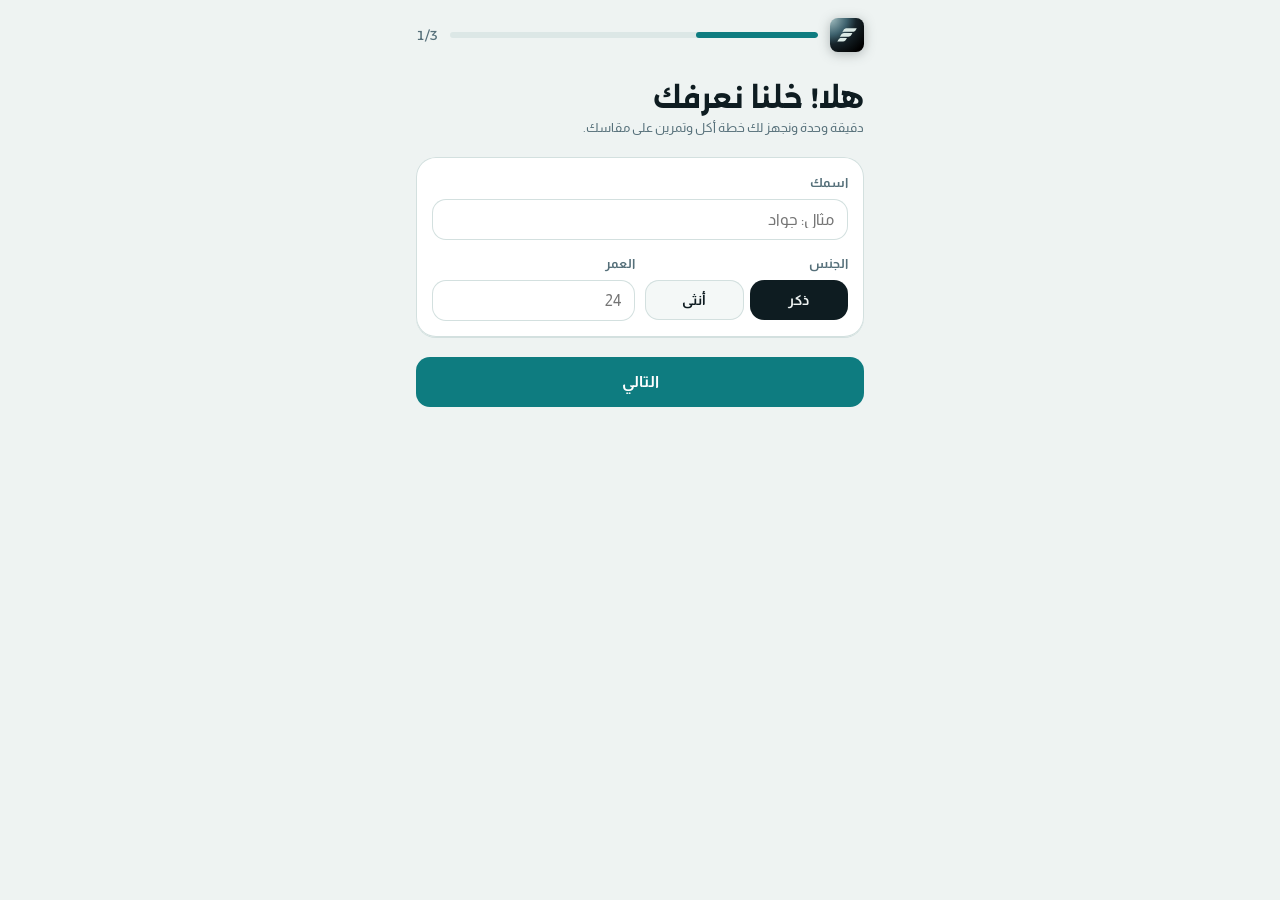
==== commit 2b729da1: "FORMA 3.1 (jawad): new logo and icons Co-Authored-By: Claude Opus 5.5 <noreply@anthropic.com> Claud" ====
--- a/jawad/index.html
+++ b/jawad/index.html
@@ -5,11 +5,11 @@
 <meta name="viewport" content="width=device-width, initial-scale=1, viewport-fit=cover">
 <title>FORMA جواد</title>
 <meta name="description" content="FORMA: أكلك وتمرينك ووزنك في مكان واحد">
-<meta name="theme-color" content="#F1F3F1" media="(prefers-color-scheme: light)">
-<meta name="theme-color" content="#0B0F0E" media="(prefers-color-scheme: dark)">
+<meta name="theme-color" content="#EEF3F2" media="(prefers-color-scheme: light)">
+<meta name="theme-color" content="#03080A" media="(prefers-color-scheme: dark)">
 <link rel="manifest" href="manifest.webmanifest">
-<link rel="icon" href="../icon-192.png" type="image/png">
-<link rel="apple-touch-icon" href="../apple-touch-icon.png">
+<link rel="icon" href="../brand/icon-192.png" type="image/png">
+<link rel="apple-touch-icon" href="../brand/apple-touch-icon.png">
 <meta name="apple-mobile-web-app-capable" content="yes">
 <meta name="mobile-web-app-capable" content="yes">
 <meta name="apple-mobile-web-app-title" content="FORMA جواد">
@@ -45,7 +45,7 @@
 .num{font-family:var(--display);font-variant-numeric:tabular-nums;letter-spacing:-.01em}
 header{position:sticky;top:env(safe-area-inset-top,0px);background:var(--bg);z-index:5;display:flex;align-items:center;justify-content:space-between;gap:8px;padding-block:14px 12px}
 .logo{direction:ltr;display:flex;align-items:center;gap:9px;color:var(--ink)}
-.logo .mk{width:32px;height:32px;flex:none;filter:drop-shadow(0 2px 6px rgba(16,179,109,.25))}.logo .wm{height:19px;width:auto;display:block}
+.logo .mk{width:32px;height:32px;flex:none;filter:drop-shadow(0 2px 6px rgba(22,35,41,.3))}.logo .wm{height:19px;width:auto;display:block}
 .hright{display:flex;align-items:center;gap:8px}
 .chipbtn{display:flex;align-items:center;gap:6px;background:var(--surface);border-radius:999px;padding:5px 12px;font-weight:700;font-size:13px;color:var(--ink);box-shadow:0 0 0 1px var(--line) inset}
 .chipbtn svg{width:15px;height:15px}
@@ -227,9 +227,7 @@
 <body>
 <div class="app">
   <header id="hdr">
-    <div class="logo" aria-label="FORMA"><svg class="mk" viewBox="0 0 512 512" aria-hidden="true"><defs><linearGradient id="fhbg" x1="0" y1="0" x2="1" y2="1"><stop offset="0" stop-color="#14211C"/><stop offset="1" stop-color="#050807"/></linearGradient><linearGradient id="fhgr" x1="0" y1="0" x2="1" y2="1"><stop offset="0" stop-color="#4DF5A8"/><stop offset="1" stop-color="#10B36D"/></linearGradient><linearGradient id="fhor" x1="0" y1="0" x2="1" y2="0"><stop offset="0" stop-color="#FF8A3D" stop-opacity="0"/><stop offset=".35" stop-color="#FF7A2F"/><stop offset="1" stop-color="#FF5A1F"/></linearGradient></defs><rect width="512" height="512" rx="120" fill="url(#fhbg)"/><g transform="translate(256 256) skewX(-12) translate(-256 -256)">
-<rect x="70" y="236" width="96" height="24" rx="12" fill="url(#fhor)"/><rect x="104" y="284" width="62" height="24" rx="12" fill="url(#fhor)"/><rect x="40" y="332" width="126" height="24" rx="12" fill="url(#fhor)"/>
-<path d="M182 112 H384 L362 178 H256 V226 H348 L326 292 H256 V400 H182 Z" fill="url(#fhgr)"/></g></svg><svg class="wm" viewBox="-60 -1490 6478 1490" aria-hidden="true"><path d="M-6.02 0H351.74L428.28 -536H998.46L1046.62 -874H476.44L513.42 -1138H1118.0L1168.74 -1490H206.4Z M1628.8400000000001 24C2064.0 24 2352.1 -389 2352.1 -893C2352.1 -1294 2126.7799999999997 -1514 1812.88 -1514C1369.98 -1514 1088.76 -1090 1088.76 -597C1088.76 -198 1313.22 24 1628.8400000000001 24ZM1645.1799999999998 -336C1513.6 -336 1446.52 -430 1446.52 -601C1446.52 -853 1560.9 -1154 1796.54 -1154C1928.12 -1154 1995.1999999999998 -1060 1995.1999999999998 -890C1995.1999999999998 -642 1885.12 -336 1645.1799999999998 -336Z M2307.38 0H2665.1400000000003L2731.36 -466H2897.34L3022.9 0H3387.54L3231.88 -555C3369.48 -641 3461.5 -785 3488.16 -970C3532.88 -1289 3369.48 -1490 3064.1800000000003 -1490H2519.8ZM2777.8 -788 2829.4 -1152H2989.36C3096.86 -1152 3154.48 -1079 3139.0 -970C3123.52 -861 3044.4 -788 2936.9 -788Z M3445.16 0H3796.04L3877.74 -576C3891.5 -672 3912.14 -862 3933.64 -1047C3949.12 -864 3965.46 -677 3977.5 -576L4047.16 0H4336.12L4566.6 -576C4608.74 -681 4680.98 -878 4748.0599999999995 -1065C4717.1 -876 4681.84 -676 4667.219999999999 -576L4585.5199999999995 0H4936.4L5148.82 -1490H4613.04L4432.44 -1024C4393.74 -923 4330.96 -750 4276.78 -597C4265.599999999999 -750 4251.84 -923 4240.66 -1024L4191.639999999999 -1490H3657.58Z M4971.66 0H5374.139999999999L5472.179999999999 -245H5900.459999999999L5926.259999999999 0H6317.5599999999995L6095.679999999999 -1490H5614.08ZM5600.32 -565 5605.48 -578C5677.719999999999 -758 5745.66 -932 5812.74 -1113C5828.219999999999 -932 5846.28 -758 5865.2 -578L5866.919999999999 -565Z" fill="currentColor"/></svg></div>
+    <div class="logo" aria-label="FORMA"><svg class="mk" viewBox="0 0 512 512" aria-hidden="true"><defs><radialGradient id="fhbg" cx="0" cy="0" r="1.25"><stop offset="0" stop-color="#A9C4C6"/><stop offset=".4" stop-color="#3D616D"/><stop offset=".62" stop-color="#162329"/><stop offset="1" stop-color="#010101"/></radialGradient></defs><rect width="512" height="512" rx="120" fill="url(#fhbg)"/><path transform="translate(106.0 151.3) scale(3.000)" fill="#DBEAE5" d="M26.8 21.2 L26.5 21.1 L26.6 20.9 L27.0 20.4 L28.5 17.2 L29.0 16.6 L29.5 15.5 L30.1 14.9 L30.3 14.5 L30.5 14.5 L30.6 14.8 L30.8 14.7 L30.8 14.5 L30.5 14.3 L30.6 13.8 L30.8 13.5 L30.9 13.1 L31.5 12.5 L32.6 10.0 L33.2 9.4 L33.3 9.0 L33.9 8.4 L34.1 7.9 L36.7 5.2 L37.2 5.0 L37.8 4.5 L38.3 4.3 L38.9 3.8 L40.0 3.3 L40.7 2.7 L41.3 2.6 L42.4 2.0 L43.0 1.9 L43.4 1.7 L44.4 1.6 L44.9 1.3 L46.0 1.3 L46.5 1.0 L46.9 0.9 L98.1 0.9 L98.5 1.0 L98.7 1.1 L98.5 1.8 L97.6 3.5 L97.4 3.9 L96.9 4.5 L95.7 7.0 L95.2 7.6 L94.0 10.1 L93.5 10.7 L93.3 11.2 L92.5 12.0 L92.2 12.6 L90.2 14.6 L89.7 14.8 L88.9 15.6 L88.4 15.8 L87.8 16.3 L87.3 16.5 L86.7 17.0 L86.3 17.2 L85.3 17.7 L84.7 17.8 L84.2 18.1 L83.6 18.2 L83.2 18.4 L82.6 18.5 L82.2 18.8 L80.6 18.8 L80.1 19.1 L79.8 19.2 L32.0 19.2 L31.7 19.2 L31.3 19.5 L30.7 19.5 L30.3 19.8 L29.3 19.9 L29.0 20.1 L26.8 21.2Z M14.5 44.9 L14.1 44.9 L14.0 44.5 L15.0 42.7 L15.1 42.3 L15.7 41.7 L16.5 39.9 L17.0 39.3 L17.5 38.2 L18.0 37.6 L18.9 35.8 L19.4 35.2 L19.6 34.7 L20.1 34.1 L20.3 33.6 L21.1 32.8 L21.4 32.3 L24.8 28.9 L25.2 28.7 L25.8 28.2 L29.0 26.6 L29.3 26.4 L29.7 26.3 L30.0 26.1 L30.6 26.0 L31.1 25.7 L31.9 25.7 L32.6 25.3 L34.7 25.3 L35.2 25.0 L35.5 25.0 L75.6 25.0 L76.0 25.0 L76.3 25.2 L76.8 25.0 L77.1 25.1 L77.1 25.3 L76.6 25.8 L76.5 26.2 L76.3 26.5 L75.4 28.4 L75.0 28.7 L74.8 28.6 L74.7 28.3 L74.5 28.4 L74.5 28.6 L74.8 28.8 L74.8 29.2 L74.4 30.0 L73.8 30.5 L73.8 31.0 L72.8 32.7 L72.7 33.1 L72.2 33.7 L71.7 34.8 L71.1 35.4 L70.9 35.9 L70.1 36.7 L69.9 37.3 L68.6 38.6 L68.0 38.9 L66.9 40.0 L66.4 40.2 L65.8 40.7 L65.3 40.9 L63.6 41.8 L63.0 41.9 L61.9 42.5 L61.0 42.6 L60.4 42.9 L59.3 42.9 L58.8 43.2 L58.5 43.2 L19.9 43.2 L19.2 43.5 L17.7 43.5 L17.2 43.9 L16.6 43.9 L16.2 44.2 L15.6 44.3 L14.5 44.9Z M2.1 68.3 L1.3 68.3 L1.3 68.0 L1.4 67.7 L1.9 67.1 L2.4 66.0 L2.9 65.4 L3.4 64.3 L4.0 63.7 L5.1 61.2 L5.7 60.6 L6.2 59.5 L6.7 58.9 L6.9 58.5 L7.4 57.9 L7.6 57.4 L12.0 53.0 L12.5 52.8 L13.1 52.2 L13.5 52.1 L13.8 51.9 L14.2 51.7 L16.6 50.5 L17.2 50.4 L17.7 50.1 L18.6 50.0 L19.1 49.8 L20.0 49.7 L20.4 49.4 L20.7 49.4 L48.6 49.4 L49.7 49.4 L49.9 49.5 L49.8 49.8 L49.4 50.1 L49.4 50.6 L48.8 51.6 L48.6 52.0 L48.1 52.6 L47.9 53.1 L47.4 53.6 L46.9 54.8 L46.4 55.4 L45.2 57.9 L44.7 58.5 L44.5 58.9 L44.0 59.5 L43.8 60.0 L40.1 63.7 L39.6 63.9 L39.0 64.4 L38.5 64.6 L36.1 65.9 L35.5 65.9 L35.1 66.2 L34.5 66.3 L34.1 66.5 L33.5 66.6 L33.0 66.9 L31.1 66.9 L30.5 67.3 L5.5 67.3 L5.3 67.3 L4.8 67.6 L3.9 67.6 L3.4 67.9 L2.5 68.0 L2.1 68.3Z"/></svg><svg class="wm" viewBox="0 0 232 40" aria-hidden="true"><path fill="none" stroke="currentColor" stroke-width="3.4" d="M8 34V6H27M8 19.5H24M62 34.5a14.25 14.25 0 1 0 0-28.5a14.25 14.25 0 1 0 0 28.5zM98 34V6h12.5a8 8 0 0 1 0 16H98m13 0 10 12M146 34V6l14 20 14-20v28M196 34l14-28 14 28m-23.5-10h19"/></svg></div>
     <div class="hright">
       <div class="chipbtn" title="أيام متتالية سجلت فيها"><span id="streakIco" style="display:flex"></span><span id="streakN" class="num">0</span></div>
       <button class="iconbtn" id="gearB" aria-label="ملفي والإعدادات"></button>
--- a/jawad/plus.css
+++ b/jawad/plus.css
@@ -5,8 +5,8 @@
 .scanbox{position:relative;margin-top:12px;border-radius:20px;overflow:hidden;background:#000;aspect-ratio:4/3}
 .scanbox video{width:100%;height:100%;object-fit:cover;display:block}
 .scanframe{position:absolute;inset:0;display:grid;place-items:center;pointer-events:none}
-.scanframe i{width:72%;height:34%;border-radius:16px;box-shadow:0 0 0 2000px rgba(0,0,0,.38);outline:3px solid #3DCB95;outline-offset:-3px;position:relative;overflow:hidden}
-.scanframe i::after{content:"";position:absolute;left:0;right:0;top:0;height:2px;background:#3DCB95;box-shadow:0 0 12px #3DCB95;animation:scanline 1.6s ease-in-out infinite alternate}
+.scanframe i{width:72%;height:34%;border-radius:16px;box-shadow:0 0 0 2000px rgba(0,0,0,.38);outline:3px solid #5FD8CB;outline-offset:-3px;position:relative;overflow:hidden}
+.scanframe i::after{content:"";position:absolute;left:0;right:0;top:0;height:2px;background:#5FD8CB;box-shadow:0 0 12px #5FD8CB;animation:scanline 1.6s ease-in-out infinite alternate}
 @keyframes scanline{to{top:calc(100% - 2px)}}
 .scanmsg{position:absolute;inset:auto 0 10px;text-align:center;color:#fff;font-weight:700;font-size:13px;text-shadow:0 1px 3px rgba(0,0,0,.6)}
 
@@ -176,15 +176,15 @@
 .ex-note{display:block;width:100%;margin-top:10px;font:inherit;font-size:16px;line-height:1.6;padding:10px 12px;border-radius:12px;border:0;box-shadow:0 0 0 1px var(--line) inset;background:var(--raise);color:var(--ink);resize:vertical;min-height:46px}
 .ex-note::placeholder{color:var(--muted)}
 .ex .last:empty{display:none}
-.meal-g{--mc:#0E7A5A;border-radius:16px;padding:8px 12px 4px;margin-top:10px;background:color-mix(in srgb,var(--mc) 8%,transparent);border-inline-start:4px solid var(--mc)}
+.meal-g{--mc:#0E7C80;border-radius:16px;padding:8px 12px 4px;margin-top:10px;background:color-mix(in srgb,var(--mc) 8%,transparent);border-inline-start:4px solid var(--mc)}
 .meal-g .item{border-bottom-color:color-mix(in srgb,var(--mc) 18%,var(--line))}
 .meal-g .meal-h h3{color:var(--mc)}
 .meal-g.m0{--mc:#D08A1E}
-.meal-g.m1{--mc:#0E7A5A}
+.meal-g.m1{--mc:#0E7C80}
 .meal-g.m2{--mc:#5B6CC9}
 .meal-g.m3{--mc:#C8501F}
-@media (prefers-color-scheme: dark){:root:not([data-theme="light"]) .meal-g.m0{--mc:#F0B04A}:root:not([data-theme="light"]) .meal-g.m1{--mc:#3DCB95}:root:not([data-theme="light"]) .meal-g.m2{--mc:#8C9BF0}:root:not([data-theme="light"]) .meal-g.m3{--mc:#F07A4F}}
-:root[data-theme="dark"] .meal-g.m0{--mc:#F0B04A}:root[data-theme="dark"] .meal-g.m1{--mc:#3DCB95}:root[data-theme="dark"] .meal-g.m2{--mc:#8C9BF0}:root[data-theme="dark"] .meal-g.m3{--mc:#F07A4F}
+@media (prefers-color-scheme: dark){:root:not([data-theme="light"]) .meal-g.m0{--mc:#F0B04A}:root:not([data-theme="light"]) .meal-g.m1{--mc:#4FD1C5}:root:not([data-theme="light"]) .meal-g.m2{--mc:#8C9BF0}:root:not([data-theme="light"]) .meal-g.m3{--mc:#F07A4F}}
+:root[data-theme="dark"] .meal-g.m0{--mc:#F0B04A}:root[data-theme="dark"] .meal-g.m1{--mc:#4FD1C5}:root[data-theme="dark"] .meal-g.m2{--mc:#8C9BF0}:root[data-theme="dark"] .meal-g.m3{--mc:#F07A4F}
 
 /* 3.0: إحساس تطبيق */
 html{-webkit-tap-highlight-color:transparent}
@@ -251,3 +251,17 @@
 .confetti{position:fixed;inset:0;pointer-events:none;z-index:40;overflow:hidden}
 .confetti i{position:absolute;top:-12px;width:8px;height:12px;border-radius:2px;animation:conf 1.7s cubic-bezier(.25,.6,.4,1) forwards}
 @keyframes conf{0%{transform:translate(0,0) rotate(0)}100%{transform:translate(var(--x),105vh) rotate(var(--r));opacity:.9}}
+
+/* 3.1: هوية FORMA الجديدة (Neural Black, Deep Signal, Cognitive Slate, Neural Mist, Synapse White) */
+:root{--bg:#EEF3F2;--surface:#FFFFFF;--raise:#F4F8F7;--ink:#0E1C21;--muted:#56707A;--line:#D3E0DF;
+  --accent:#0E7C80;--accent-ink:#0A5E62;--accent-soft:#D8EEEC;--on-accent:#FFFFFF;
+  --hot:#D9662E;--hot-soft:#FBE6DA;--track:#DCE7E6;--slab:#162329;--on-slab:#DBEAE5;--slab-muted:#8DA9AD;--slab-accent:#5FD8CB}
+@media (prefers-color-scheme: dark){:root:not([data-theme="light"]){--bg:#03080A;--surface:#0D181D;--raise:#122128;--ink:#DBEAE5;--muted:#8DA9AD;--line:#1C2E35;
+  --accent:#4FD1C5;--accent-ink:#7FE3D8;--accent-soft:#10302F;--on-accent:#03140F;
+  --hot:#F08A5D;--hot-soft:#3A2218;--track:#18282E;--slab:#162329;--on-slab:#DBEAE5;--slab-muted:#8DA9AD;--slab-accent:#5FD8CB}}
+:root[data-theme="dark"]{--bg:#03080A;--surface:#0D181D;--raise:#122128;--ink:#DBEAE5;--muted:#8DA9AD;--line:#1C2E35;
+  --accent:#4FD1C5;--accent-ink:#7FE3D8;--accent-soft:#10302F;--on-accent:#03140F;
+  --hot:#F08A5D;--hot-soft:#3A2218;--track:#18282E;--slab:#162329;--on-slab:#DBEAE5;--slab-muted:#8DA9AD;--slab-accent:#5FD8CB}
+.hero{background:radial-gradient(130% 110% at 100% 0%,#3D616D 0%,#162329 48%,#010101 100%)}
+.logo .wm{height:15px;color:var(--ink)}
+.welcome .logo .wm{height:22px}
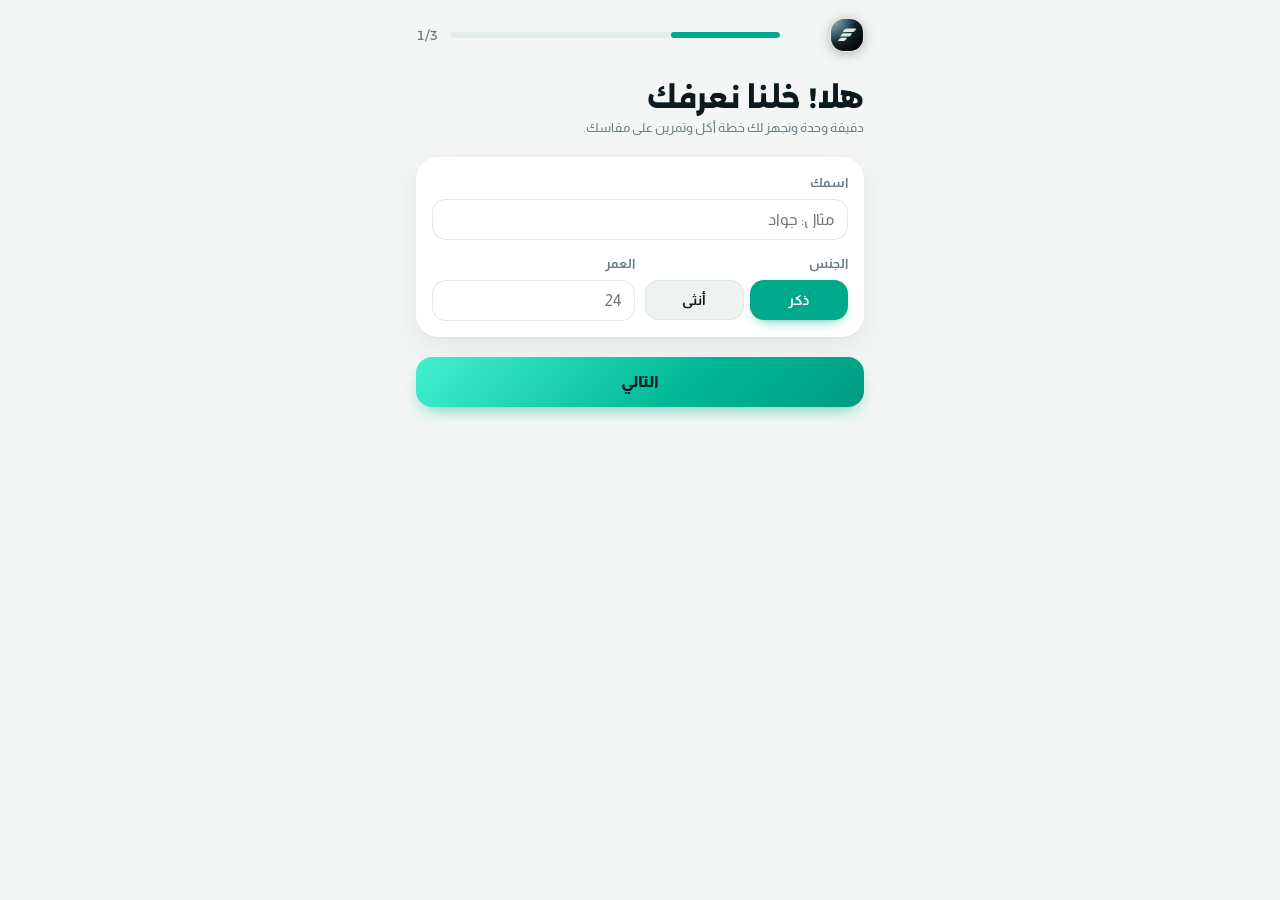
==== commit f7a3310d: "4.4.1: one shared app.js/plus.css for both copies, CI tests - jawad/index.html loads ../app.js and ." ====
--- a/jawad/index.html
+++ b/jawad/index.html
@@ -222,7 +222,7 @@
 .say-sel{width:100%;font:inherit;font-weight:700;padding:10px 12px;border-radius:12px;border:0;box-shadow:0 0 0 1px var(--line) inset;background:var(--surface);color:var(--ink)}
 input.say-amt{width:96px;text-align:center;padding:8px 10px}
 </style>
-<link rel="stylesheet" href="plus.css">
+<link rel="stylesheet" href="../plus.css">
 </head>
 <body>
 <div class="app">
@@ -248,6 +248,6 @@
 <script src="../lib/platform.js"></script>
 <script src="../lib/cloud.js"></script>
 <script src="../lib/coach.js"></script>
-<script src="app.js"></script>
+<script src="../app.js"></script>
 </body>
 </html>
--- a/plus.css
+++ b/plus.css
@@ -0,0 +1,444 @@
+/* FORMA 2.5: الباركود، البداية، التمرين، المشاركة */
+button svg{width:18px;height:18px;stroke:currentColor;fill:none;stroke-width:1.9;stroke-linecap:round;stroke-linejoin:round;vertical-align:-4px}
+.scanb{width:46px;height:46px;flex:none;padding:0;display:grid;place-items:center;background:var(--surface);color:var(--ink);box-shadow:0 0 0 1px var(--line) inset}
+.scanb svg{width:22px;height:22px}
+.scanbox{position:relative;margin-top:12px;border-radius:20px;overflow:hidden;background:#000;aspect-ratio:4/3}
+.scanbox video{width:100%;height:100%;object-fit:cover;display:block}
+.scanframe{position:absolute;inset:0;display:grid;place-items:center;pointer-events:none}
+.scanframe i{width:72%;height:34%;border-radius:16px;box-shadow:0 0 0 2000px rgba(0,0,0,.38);outline:3px solid #5FD8CB;outline-offset:-3px;position:relative;overflow:hidden}
+.scanframe i::after{content:"";position:absolute;left:0;right:0;top:0;height:2px;background:#5FD8CB;box-shadow:0 0 12px #5FD8CB;animation:scanline 1.6s ease-in-out infinite alternate}
+@keyframes scanline{to{top:calc(100% - 2px)}}
+.scanmsg{position:absolute;inset:auto 0 10px;text-align:center;color:#fff;font-weight:700;font-size:13px;text-shadow:0 1px 3px rgba(0,0,0,.6)}
+
+/* البداية */
+.wz-top{display:flex;align-items:center;gap:12px;padding-top:18px;min-height:52px}
+.wz-logo{margin:0}.wz-logo .mk{width:34px;height:34px}.wz-logo .wm{display:none}
+.wz-back{font-size:20px;padding:6px 10px;color:var(--ink)}
+.wz-bar{flex:1;height:6px;border-radius:99px;background:var(--track);overflow:hidden}
+.wz-bar i{display:block;height:100%;background:var(--accent);border-radius:99px;transition:width .4s ease}
+.wz{animation:wzIn .35s ease both}
+@keyframes wzIn{from{opacity:0;transform:translateX(-14px)}to{opacity:1;transform:none}}
+.wz-q{padding-block:14px 4px}.wz-q h1{font-size:28px}
+.wz-opts{grid-template-columns:1fr}
+.wz-opts button{padding:18px 16px;font-size:16px;text-align:right;border-radius:18px}
+.wz-opts button small{font-size:12.5px;margin-top:4px}
+.wz-next{margin-top:6px;padding:15px;font-size:16px}
+
+/* خطتك جاهزة */
+.plan{display:flex;flex-direction:column;gap:14px;padding-top:6px}
+.plan-h{display:flex;flex-direction:column;gap:8px;align-items:flex-start}.plan-h h1{font-size:27px}
+.plan-mac{display:grid;grid-template-columns:repeat(3,1fr);gap:8px}
+.plan-mac div{background:color-mix(in srgb,var(--on-slab) 8%,transparent);border-radius:14px;padding:10px;text-align:center}
+.plan-mac b{display:block;font-family:var(--display);font-size:22px;font-weight:800;color:var(--slab-accent)}
+.plan-mac span{font-size:12px;color:var(--slab-muted)}
+.plan-chart{width:100%;height:auto;display:block;margin-top:4px;direction:ltr}
+.plan-chart text{font-size:12px}
+.pj-line{stroke-dasharray:900;stroke-dashoffset:900;animation:draw 1.4s .5s ease forwards}
+@keyframes draw{to{stroke-dashoffset:0}}
+.plan-steps{margin:0;padding-inline-start:20px;display:flex;flex-direction:column;gap:8px;font-size:14px;line-height:1.7}
+.rise{animation:rise .5s cubic-bezier(.2,.8,.2,1) both;animation-delay:calc(var(--d,0)*90ms)}
+@keyframes rise{from{opacity:0;transform:translateY(14px)}to{opacity:1;transform:none}}
+
+/* التمرين */
+.ex-list{padding-block:8px}
+.ex{scroll-margin-top:80px}
+.ex-c{display:flex;align-items:center;gap:12px;width:100%;background:none;border-radius:0;padding:12px 2px;border-top:1px solid var(--line);color:var(--ink);text-align:right;font-weight:400}
+.ex-list>.ex:first-child{border-top:0}
+.ex-ci{width:30px;height:30px;flex:none;border-radius:99px;display:grid;place-items:center;background:var(--track);color:var(--muted);font-family:var(--display);font-weight:800;font-size:13px}
+.ex-c.ok .ex-ci{background:var(--accent);color:var(--on-accent)}
+.ex-c.ok .ex-cn b{color:var(--muted)}
+.ex-cn{flex:1;min-width:0;display:flex;flex-direction:column;gap:1px}
+.ex-cn b{font-family:var(--display);font-size:14.5px;text-align:right;unicode-bidi:plaintext;overflow:hidden;text-overflow:ellipsis;white-space:nowrap}
+.ex-cn small{font-size:12px;color:var(--muted)}
+.ex-cc{font-size:12px;color:var(--accent);font-weight:800;white-space:nowrap}
+.ex.open{background:var(--raise);margin-inline:-10px;padding:14px 10px;border-radius:16px;border-top:0}
+.ex-tools{display:flex;gap:6px;flex:none}
+.ex-tools .swap svg{width:16px;height:16px;vertical-align:-3px}
+.ex-next{display:block;margin:10px auto 0;color:var(--accent)}
+.wk-stat{display:flex;justify-content:space-between;background:var(--surface);border-radius:14px;padding:10px 14px;font-size:13px;color:var(--muted);box-shadow:0 0 0 1px var(--line) inset}
+.wk-stat b{color:var(--ink);font-family:var(--display);margin-inline-start:4px}
+.rest{gap:10px;padding:8px 10px 8px 14px;top:auto;bottom:calc(84px + env(safe-area-inset-bottom,0px));box-shadow:0 6px 24px rgba(0,0,0,.25)}
+body:has(#rest) .toast{bottom:calc(140px + env(safe-area-inset-bottom,0px))}
+body:has(#rest) .app{padding-bottom:150px}
+.rest b{font-size:17px;min-width:44px;text-align:center}
+.rest button{padding:4px 9px;border-radius:99px;font-size:13px;opacity:1;background:color-mix(in srgb,var(--bg) 16%,transparent);color:var(--bg)}
+.rest.ready{background:var(--accent);color:var(--on-accent)}
+.rest.ready button{color:var(--on-accent);background:color-mix(in srgb,var(--on-accent) 14%,transparent)}
+.done-h{display:flex;flex-direction:column;gap:8px;align-items:flex-start}
+
+/* المشاركة */
+.shareb{display:inline-flex;align-items:center;gap:6px;padding:9px 14px;white-space:nowrap}
+.share-img{display:block;width:62%;max-width:260px;margin:10px auto 0;border-radius:18px;box-shadow:0 8px 30px rgba(0,0,0,.25)}
+a.btn{display:flex;align-items:center;justify-content:center;font-family:var(--body);font-size:14px;font-weight:700;border-radius:14px;padding:11px 14px;background:var(--accent-soft);color:var(--accent-ink);text-decoration:none}
+a.btn.primary{background:var(--accent);color:var(--on-accent)}
+.hp{color:var(--accent);font-weight:800}
+.hero .hp{color:var(--slab-accent)}
+@media (prefers-reduced-motion:reduce){.rise,.wz,.pj-line,.scanframe i::after{animation:none!important;opacity:1;transform:none;stroke-dashoffset:0}}
+
+/* FORMA 2.6: ماكروز ملونة + صفحة أكل أبسط */
+:root{--mp:#0E8A5F;--mc:#B7791F;--mf:#D2452F}
+@media (prefers-color-scheme: dark){:root:not([data-theme="light"]){--mp:#4ADE80;--mc:#FBBF24;--mf:#F87171}}
+:root[data-theme="dark"]{--mp:#4ADE80;--mc:#FBBF24;--mf:#F87171}
+.mx{display:inline-flex;gap:10px;margin-top:4px;font-family:var(--display);font-size:12px;font-weight:800;letter-spacing:.01em;align-self:flex-start}
+.mx>span{display:inline-flex;align-items:baseline;gap:2px}
+.mx b{font-weight:600;color:var(--muted);font-variant-numeric:tabular-nums}
+.mp{color:var(--mp)}.mc{color:var(--mc)}.mf{color:var(--mf)}
+.item.fi{align-items:center;padding:9px 0}
+.item.fi .n small{font-size:12px;color:var(--muted);line-height:1.4}
+.kc{display:flex;flex-direction:column;align-items:center;font-family:var(--display);font-weight:800;font-size:16px;line-height:1.1;min-width:44px;color:var(--ink)}
+.kc small{font-size:10.5px;font-weight:600;color:var(--muted)}
+/* ملخص اليوم فوق صفحة الأكل */
+.fsum{position:sticky;top:calc(62px + env(safe-area-inset-top,0px));z-index:4;background:var(--surface);border-radius:22px;padding:12px 12px 14px;box-shadow:0 0 0 1px var(--line) inset,0 6px 18px rgba(0,0,0,.06)}
+.fs-top{display:flex;align-items:center;justify-content:space-between;gap:8px}
+.fs-nav{width:36px;height:36px;padding:0;border-radius:12px;background:var(--raise);color:var(--muted);flex:none}
+.fs-c{text-align:center;min-width:0}
+.fs-big{font-family:var(--display);font-weight:800;font-size:30px;line-height:1.1;color:var(--ink)}
+.fs-big small{font-size:13px;font-weight:600;color:var(--muted);margin-inline-start:6px}
+.fs-big.over{color:var(--hot)}
+.fs-sub{font-size:12.5px;color:var(--muted)}.fs-sub b{color:var(--mp);font-family:var(--display)}
+.fs-macs{display:grid;grid-template-columns:repeat(3,1fr);gap:10px;margin-top:10px;direction:ltr}
+.fs-mt{display:flex;align-items:baseline;gap:4px;font-family:var(--display);font-size:13px}
+.fs-mt i{font-style:normal;font-weight:800}
+.fs-mt b{font-weight:700;color:var(--ink)}.fs-mt span{color:var(--muted);font-size:11.5px}
+.fs-mb{height:5px;border-radius:99px;background:var(--track);overflow:hidden;margin-top:4px}
+.fs-mb i{display:block;height:100%;border-radius:99px}
+.fs-m.mp .fs-mt i{color:var(--mp)}.fs-m.mp .fs-mb i{background:var(--mp)}
+.fs-m.mc .fs-mt i{color:var(--mc)}.fs-m.mc .fs-mb i{background:var(--mc)}
+.fs-m.mf .fs-mt i{color:var(--mf)}.fs-m.mf .fs-mb i{background:var(--mf)}
+/* خانة وحدة: اكتب، تكلم، أو امسح */
+.fin{display:flex;gap:8px;align-items:center;background:var(--surface);border-radius:18px;padding:6px;box-shadow:0 0 0 1.5px color-mix(in srgb,var(--accent) 40%,var(--line)) inset}
+.fin input{flex:1;border:0;background:transparent;box-shadow:none;font-size:16px;padding:10px 8px;min-width:0}
+.fin input:focus-visible{outline:none}
+.fin-b{width:44px;height:44px;padding:0;display:grid;place-items:center;border-radius:14px;background:var(--raise);color:var(--ink);flex:none}
+.fin-b svg{width:21px;height:21px}
+.fin-b.on{background:var(--hot);color:#fff}
+.rlist{padding-block:8px}
+.rlist h2{font-size:15px}
+.say-go .n{color:var(--accent-ink)}
+.say-go .plus{background:var(--accent);color:var(--on-accent)}
+.flinks{display:flex;justify-content:space-between;gap:8px;flex-wrap:wrap}
+.flinks .ghost{color:var(--accent-ink);padding:6px 4px}
+.flog .meal-h{margin-top:6px}
+.flog .meal-h .ghost{font-size:12px}
+/* ألوان الماكروز في البطاقة والهيرو */
+.mac.c .mbar i{background:var(--mc)}.mac.f .mbar i{background:var(--mf)}
+.hero .mac.c .v{color:#FBBF24}.hero .mac.f .v{color:#F87171}.hero .mac.c .mbar i{background:#FBBF24}.hero .mac.f .mbar i{background:#F87171}
+.mrow div:nth-child(2) b{color:var(--mp)}.mrow div:nth-child(3) b{color:var(--mc)}.mrow div:nth-child(4) b{color:var(--mf)}
+
+.say-m{display:flex;flex-direction:column;align-items:flex-end;gap:0;font-size:12px}.say-m b{font-size:15px;color:var(--ink)}.say-m .mx{margin-top:2px;align-self:auto}
+/* 2.7 التثبيت */
+.ins{display:flex;flex-direction:column;align-items:center;text-align:center;gap:12px;padding-top:18px}
+.ins h1{margin:6px 0 0}
+.ins .card{width:100%;text-align:start}
+.ins-logo{width:76px;height:76px;border-radius:18px;box-shadow:0 6px 20px rgba(0,0,0,.14)}
+.ins-steps{list-style:none;margin:0;padding:0;display:flex;flex-direction:column;gap:12px;counter-reset:s}
+.ins-steps li{display:flex;align-items:center;gap:12px;font-size:14.5px;line-height:1.5;color:var(--ink)}
+.ins-ic{flex:0 0 38px;height:38px;border-radius:12px;display:grid;place-items:center;background:var(--accent-soft);color:var(--accent)}
+.ins-ic svg{width:20px;height:20px;stroke:currentColor;fill:none;stroke-width:1.9;stroke-linecap:round;stroke-linejoin:round}
+.ins-ic svg circle{fill:currentColor;stroke:none}
+.ins .ghost.wide,.install .ghost.wide{margin-top:12px}
+.install .ins-steps{margin-top:10px}
+.install .row h2{margin:0}
+.ins-x{width:30px;height:30px;padding:0;border-radius:999px;background:transparent;color:var(--muted,#777);font-size:20px;line-height:1;box-shadow:none}
+.install .ins-ic{background:var(--surface)}
+.install .note{margin:10px 0 0}
+/* 2.7 أسماء عربية، الرئيسية، التمرين، التقدم */
+.ex-ar{display:block;font-style:normal;font-size:12px;font-weight:700;color:var(--muted);line-height:1.4;margin-top:1px}
+.ex-cn .ex-ar{margin-top:0}
+.seg .ex-ar{margin-top:2px}
+.nx{display:flex;flex-direction:column;gap:10px}
+.nx-l{min-width:0}
+.nx-t{display:flex;align-items:baseline;gap:8px;margin-top:2px;flex-wrap:wrap}
+.nx-t b{font-family:var(--display);font-size:22px;font-weight:800;line-height:1.2}
+.nx-t b small{font-size:13px;color:var(--muted);font-weight:700}
+.nx-go{min-width:96px;padding-inline:20px}
+.nx-p{display:flex;align-items:center;gap:10px}
+.nx-p .progress{flex:1;height:6px}
+.nx-p .sub{font-size:12px}
+.wrow{display:flex;align-items:center;justify-content:space-between;gap:12px}
+.wrow .ghost{flex:0 0 auto}
+.wcard{gap:10px}
+.tr-more{margin-top:4px}
+.tr-more .ed-add{width:100%}
+.tr-guide{margin-top:0}
+.stat b.soon{font-size:13px;color:var(--muted);font-weight:700;padding-top:4px}
+.starter{display:flex;flex-direction:column;gap:12px}
+.starter .sub{margin:0}
+.st-list{list-style:none;margin:0;padding:0;display:flex;flex-direction:column;gap:10px}
+.st-list li{display:flex;align-items:center;gap:12px}
+.st-list li b{display:block;font-size:14.5px}
+.st-list li small{display:block;font-size:12px;color:var(--muted)}
+.st-c{flex:0 0 28px;height:28px;border-radius:99px;border:2px solid var(--line);display:grid;place-items:center;font-size:14px;font-weight:800;color:var(--on-accent)}
+.st-list li.ok .st-c{background:var(--accent);border-color:var(--accent)}
+.st-list li.ok b{color:var(--muted);text-decoration:line-through;text-decoration-thickness:1.5px}
+
+/* 2.7.3: ملاحظات التمارين، وألوان الوجبات */
+.ex-note{display:block;width:100%;margin-top:10px;font:inherit;font-size:16px;line-height:1.6;padding:10px 12px;border-radius:12px;border:0;box-shadow:0 0 0 1px var(--line) inset;background:var(--raise);color:var(--ink);resize:vertical;min-height:46px}
+.ex-note::placeholder{color:var(--muted)}
+.ex .last:empty{display:none}
+.meal-g{--mc:#0E7C80;border-radius:16px;padding:9px 12px 6px;margin-top:12px;background:color-mix(in srgb,var(--mc) 8%,transparent);border-inline-start:4px solid var(--mc)}
+.meal-g .item{border-bottom-color:color-mix(in srgb,var(--mc) 18%,var(--line))}
+.meal-g .meal-h{display:flex;align-items:center;justify-content:space-between;gap:8px;margin-bottom:4px}
+.meal-g .meal-h h3{color:var(--mc);display:flex;align-items:center;gap:8px;flex-wrap:wrap;font-size:14.5px;line-height:1.25}
+.meal-g .meal-h h3 .sub{font-size:12.5px;color:var(--muted);font-weight:600}
+.meal-g .meal-h .mx{margin-top:0;align-self:center;font-size:11.5px;gap:7px}
+.meal-g.m0{--mc:#D08A1E}
+.meal-g.m1{--mc:#0E7C80}
+.meal-g.m2{--mc:#5B6CC9}
+.meal-g.m3{--mc:#C8501F}
+@media (prefers-color-scheme: dark){:root:not([data-theme="light"]) .meal-g.m0{--mc:#F0B04A}:root:not([data-theme="light"]) .meal-g.m1{--mc:#4FD1C5}:root:not([data-theme="light"]) .meal-g.m2{--mc:#8C9BF0}:root:not([data-theme="light"]) .meal-g.m3{--mc:#F07A4F}}
+:root[data-theme="dark"] .meal-g.m0{--mc:#F0B04A}:root[data-theme="dark"] .meal-g.m1{--mc:#4FD1C5}:root[data-theme="dark"] .meal-g.m2{--mc:#8C9BF0}:root[data-theme="dark"] .meal-g.m3{--mc:#F07A4F}
+
+/* 3.0: إحساس تطبيق */
+html{-webkit-tap-highlight-color:transparent}
+button,.qact,.chip{touch-action:manipulation;-webkit-user-select:none;user-select:none;transition:transform .12s ease,filter .12s ease}
+button:active:not(:disabled){transform:scale(.97);filter:brightness(.96)}
+nav button:active{transform:scale(.92)}
+#view.vin>*{animation:vin .26s cubic-bezier(.2,.8,.2,1) both}
+#view.vin>*:nth-child(2){animation-delay:.03s}#view.vin>*:nth-child(3){animation-delay:.06s}#view.vin>*:nth-child(n+4){animation-delay:.09s}
+@keyframes vin{from{opacity:0;transform:translateY(8px)}to{opacity:1;transform:none}}
+.sheet{animation:shup .3s cubic-bezier(.2,.85,.25,1) both;transition:transform .2s ease;overscroll-behavior:contain}
+.sheet-bg{animation:bgin .25s ease both}
+@keyframes shup{from{transform:translateY(100%)}to{transform:none}}
+@keyframes bgin{from{opacity:0}to{opacity:1}}
+@media (prefers-reduced-motion: reduce){#view.vin>*,.sheet,.sheet-bg{animation:none}}
+
+/* أزرار التصوير والباركود */
+.qacts{display:grid;grid-template-columns:1fr 1fr;gap:10px}
+.qact{display:flex;align-items:center;gap:10px;padding:13px 12px;border-radius:18px;background:var(--surface);color:var(--ink);text-align:right;box-shadow:0 0 0 1.5px color-mix(in srgb,var(--accent) 35%,var(--line)) inset}
+.qact svg{flex:none;width:30px;height:30px;padding:6px;border-radius:10px;background:var(--accent);stroke:#fff;fill:none;stroke-width:1.8;stroke-linecap:round;stroke-linejoin:round;box-sizing:content-box}
+.qact span{display:flex;flex-direction:column;min-width:0}
+.qact b{font-size:14.5px}
+.qact small{font-size:11.5px;color:var(--muted);font-weight:400;margin-top:2px}
+
+/* نصيحة فورما */
+.coach{background:color-mix(in srgb,var(--accent) 7%,var(--surface));box-shadow:0 0 0 1px color-mix(in srgb,var(--accent) 25%,var(--line)) inset}
+.coach-l{display:inline-flex;align-items:center;gap:6px;color:var(--accent)}
+.coach-l svg{width:16px;height:16px;fill:currentColor}
+.coach-n{padding:4px 6px;font-size:12px;color:var(--muted)}
+.coach-t{margin:8px 0 0;font-size:15.5px;line-height:1.8;color:var(--ink)}
+.coach-a{margin-top:12px;width:100%}
+
+/* التمرين */
+.ex-c small .up{color:var(--accent);font-weight:800}
+.ex-note{min-height:42px;font-size:15px;padding:9px 12px;resize:none;overflow:hidden}
+
+/* تصوير الأكل */
+.ph-img{position:relative;border-radius:18px;overflow:hidden;margin-top:6px;max-height:46vh}
+.ph-img img{display:block;width:100%;max-height:46vh;object-fit:cover}
+.ph-scan{position:absolute;inset:0;background:linear-gradient(180deg,transparent 0,color-mix(in srgb,var(--accent) 55%,transparent) 48%,transparent 52%);background-size:100% 220%;animation:phs 1.4s ease-in-out infinite alternate}
+@keyframes phs{from{background-position:0 100%}to{background-position:0 0}}
+.ph-top{display:flex;gap:12px;align-items:center;margin-top:4px}
+.ph-top img{width:84px;height:84px;object-fit:cover;border-radius:16px;flex:none}
+.ph-top h2{font-size:22px;margin:0 0 4px}
+.ph-top .pill{margin-top:6px}
+.ph-row{display:flex;align-items:center;gap:8px;padding:8px 10px;border-radius:14px;background:var(--raise);box-shadow:0 0 0 1px var(--line) inset}
+.ph-n{flex:1;min-width:0;display:flex;flex-direction:column}
+.ph-n b{font-size:14.5px}
+.ph-n small{font-size:12px;color:var(--muted)}
+.ph-g{display:flex;align-items:center;gap:4px;flex:none}
+.ph-g input{width:74px;text-align:center;padding:8px 6px}
+.ph-g span{font-size:12px;color:var(--muted)}
+
+/* الكود والسحابة */
+.lic-in{flex:1;min-width:0;text-align:center;letter-spacing:.06em;font-family:var(--display);text-transform:uppercase}
+
+/* ملخص الأسبوع */
+.wk-g{display:grid;grid-template-columns:repeat(4,1fr);gap:8px}
+.wk-g div{display:flex;flex-direction:column;align-items:center;gap:2px;padding:10px 4px;border-radius:14px;background:var(--raise);text-align:center}
+.wk-g b{font-size:18px;font-family:var(--display)}
+.wk-g b.ok{color:var(--accent)}
+.wk-g span{font-size:11px;color:var(--muted);line-height:1.3}
+
+/* احتفال الرقم القياسي */
+.confetti{position:fixed;inset:0;pointer-events:none;z-index:40;overflow:hidden}
+.confetti i{position:absolute;top:-12px;width:8px;height:12px;border-radius:2px;animation:conf 1.7s cubic-bezier(.25,.6,.4,1) forwards}
+@keyframes conf{0%{transform:translate(0,0) rotate(0)}100%{transform:translate(var(--x),105vh) rotate(var(--r));opacity:.9}}
+
+/* 3.1: هوية FORMA الجديدة (Neural Black, Deep Signal, Cognitive Slate, Neural Mist, Synapse White) */
+:root{--bg:#EEF3F2;--surface:#FFFFFF;--raise:#F4F8F7;--ink:#0E1C21;--muted:#56707A;--line:#D3E0DF;
+  --accent:#0E7C80;--accent-ink:#0A5E62;--accent-soft:#D8EEEC;--on-accent:#FFFFFF;
+  --hot:#D9662E;--hot-soft:#FBE6DA;--track:#DCE7E6;--slab:#162329;--on-slab:#DBEAE5;--slab-muted:#8DA9AD;--slab-accent:#5FD8CB}
+@media (prefers-color-scheme: dark){:root:not([data-theme="light"]){--bg:#03080A;--surface:#0D181D;--raise:#122128;--ink:#DBEAE5;--muted:#8DA9AD;--line:#1C2E35;
+  --accent:#4FD1C5;--accent-ink:#7FE3D8;--accent-soft:#10302F;--on-accent:#03140F;
+  --hot:#F08A5D;--hot-soft:#3A2218;--track:#18282E;--slab:#162329;--on-slab:#DBEAE5;--slab-muted:#8DA9AD;--slab-accent:#5FD8CB}}
+:root[data-theme="dark"]{--bg:#03080A;--surface:#0D181D;--raise:#122128;--ink:#DBEAE5;--muted:#8DA9AD;--line:#1C2E35;
+  --accent:#4FD1C5;--accent-ink:#7FE3D8;--accent-soft:#10302F;--on-accent:#03140F;
+  --hot:#F08A5D;--hot-soft:#3A2218;--track:#18282E;--slab:#162329;--on-slab:#DBEAE5;--slab-muted:#8DA9AD;--slab-accent:#5FD8CB}
+.hero{background:radial-gradient(130% 110% at 100% 0%,#3D616D 0%,#162329 48%,#010101 100%)}
+.logo .wm{height:15px;color:var(--ink)}
+.welcome .logo .wm{height:22px}
+
+/* 3.2: ألوان أحيى وواجهات أوضح */
+:root{--bg:#F2F6F6;--surface:#FFFFFF;--raise:#F5F9F9;--ink:#0B1A1F;--muted:#587078;--line:#DCE6E6;
+  --accent:#00A88F;--accent-ink:#00786A;--accent-soft:#D6F5EE;--on-accent:#FFFFFF;--grad:linear-gradient(135deg,#3DF2CF 0%,#00B496 55%,#00977F 100%);--on-grad:#02211B;
+  --hot:#FF6A3D;--hot-soft:#FFE6DC;--track:#E2ECEB;--slab:#0B1A1F;--slab-accent:#3DF2CF;--mc:#F5A524;--mf:#FF6B6B;
+  --shadow:0 1px 2px rgba(11,26,31,.05),0 8px 24px rgba(11,26,31,.07)}
+@media (prefers-color-scheme: dark){:root:not([data-theme="light"]){--bg:#05090B;--surface:#0E171B;--raise:#142128;--ink:#E6F2EE;--muted:#8FA9AE;--line:#1D2D33;
+  --accent:#2EE6C5;--accent-ink:#6FF2DA;--accent-soft:#0E3330;--on-accent:#021411;--hot:#FF7A4D;--hot-soft:#3B1E15;--track:#18262C;--slab:#0B1A1F;--slab-accent:#3DF2CF;--shadow:0 0 0 1px rgba(61,242,207,.03)}}
+:root[data-theme="dark"]{--bg:#05090B;--surface:#0E171B;--raise:#142128;--ink:#E6F2EE;--muted:#8FA9AE;--line:#1D2D33;
+  --accent:#2EE6C5;--accent-ink:#6FF2DA;--accent-soft:#0E3330;--on-accent:#021411;--hot:#FF7A4D;--hot-soft:#3B1E15;--track:#18262C;--slab:#0B1A1F;--slab-accent:#3DF2CF;--shadow:0 0 0 1px rgba(61,242,207,.03)}
+h1{font-weight:800;letter-spacing:-.01em}
+.card{border-radius:22px;box-shadow:var(--shadow),0 0 0 1px var(--line) inset}
+.hero{border-radius:26px;background:radial-gradient(70% 90% at 100% 0%,rgba(61,242,207,.30) 0%,rgba(61,242,207,0) 60%),radial-gradient(80% 100% at 0% 100%,rgba(61,97,109,.55) 0%,rgba(61,97,109,0) 60%),linear-gradient(160deg,#173540 0%,#0B1A1F 55%,#010101 100%);box-shadow:0 14px 34px -14px rgba(0,120,106,.55)}
+.hero .big{color:#fff}
+.mac.p .mbar i,.hero .mac.p .mbar i{background:var(--slab-accent)}
+.hero .mac.c .v{color:#FFC23D}.hero .mac.c .mbar i{background:#FFC23D}
+.hero .mac.f .v{color:#FF7A6B}.hero .mac.f .mbar i{background:#FF7A6B}
+button.primary,.primary,.qact svg{background:var(--grad);color:var(--on-grad)}
+button.primary,.primary{font-weight:800;border-radius:16px;box-shadow:0 8px 18px -8px rgba(0,168,143,.7)}
+.hero button.primary{box-shadow:0 8px 22px -6px rgba(61,242,207,.55)}
+.qact svg{stroke:var(--on-grad)}
+.qact{box-shadow:var(--shadow),0 0 0 1px var(--line) inset}
+.seg button[aria-pressed=true],.meals button[aria-pressed=true]{background:var(--accent);color:var(--on-accent);box-shadow:0 6px 14px -8px var(--accent)}
+.seg button[aria-pressed=true] small{color:var(--on-accent)}
+.progress i{background:var(--grad)}
+.pill{background:var(--accent-soft);color:var(--accent-ink)}
+nav button[aria-current=page]{color:var(--accent-ink)}
+nav button[aria-current=page] svg{background:var(--accent-soft);border-radius:12px;padding:3px 14px;box-sizing:content-box;stroke:var(--accent-ink)}
+.coach{background:linear-gradient(135deg,color-mix(in srgb,var(--accent) 13%,var(--surface)),var(--surface) 70%);box-shadow:var(--shadow),0 0 0 1px color-mix(in srgb,var(--accent) 30%,var(--line)) inset}
+.coach-l{color:var(--accent-ink);font-weight:800}
+.coach-a{background:var(--accent);color:var(--on-accent);font-weight:800}
+.wk-g b.ok{color:var(--accent-ink)}
+
+/* 4.0: واجهة جديدة. فاتح نظيف، وداكن حي (مو أسود) */
+:root{--bg:#F3F6F5;--surface:#FFFFFF;--raise:#EEF3F2;--ink:#0B1A1F;--muted:#667B82;--line:#E2E9E7;
+  --accent:#00A98A;--accent-ink:#00826B;--accent-soft:#DCF5EE;--on-accent:#FFFFFF;--track:#E4ECEA;
+  --hot:#FF6A3D;--hot-soft:#FFE7DE;--grad:linear-gradient(135deg,#43F0CF 0%,#00B897 60%,#009C81 100%);--on-grad:#03241D;
+  --shadow:0 1px 2px rgba(11,26,31,.04),0 10px 28px rgba(11,26,31,.07);--r:22px}
+@media (prefers-color-scheme: dark){:root:not([data-theme="light"]){--bg:#0F181C;--surface:#17242A;--raise:#1E2D34;--ink:#F0F7F5;--muted:#97ADB3;--line:#26373E;
+  --accent:#3DF2CF;--accent-ink:#7AF5DE;--accent-soft:#163E3A;--on-accent:#03241D;--track:#25363C;--hot:#FF7F55;--hot-soft:#40241A;
+  --shadow:0 10px 30px -12px rgba(0,0,0,.45),0 0 0 1px rgba(255,255,255,.02)}}
+:root[data-theme="dark"]{--bg:#0F181C;--surface:#17242A;--raise:#1E2D34;--ink:#F0F7F5;--muted:#97ADB3;--line:#26373E;
+  --accent:#3DF2CF;--accent-ink:#7AF5DE;--accent-soft:#163E3A;--on-accent:#03241D;--track:#25363C;--hot:#FF7F55;--hot-soft:#40241A;
+  --shadow:0 10px 30px -12px rgba(0,0,0,.45),0 0 0 1px rgba(255,255,255,.02)}
+@media (prefers-color-scheme: dark){:root:not([data-theme="light"]) body{background:radial-gradient(120% 60% at 100% -10%,rgba(61,242,207,.10),transparent 60%),var(--bg)}}
+:root[data-theme="dark"] body{background:radial-gradient(120% 60% at 100% -10%,rgba(61,242,207,.10),transparent 60%),var(--bg)}
+.card{box-shadow:var(--shadow);border-radius:var(--r)}
+.th{display:flex;flex-direction:column;gap:2px;padding-top:2px}
+.th h1{font-size:27px;font-weight:800;letter-spacing:-.01em}
+.th .hotc{color:var(--hot);font-weight:800}
+/* الحلقات */
+.ring{--p:0;--c:var(--accent);border-radius:50%;background:conic-gradient(var(--c) calc(var(--p) * 360deg),var(--track) 0);display:grid;place-items:center;flex:none;transition:--p .6s}
+.ring>div{background:var(--surface);border-radius:50%;display:flex;flex-direction:column;align-items:center;justify-content:center;text-align:center}
+.ring.lg{width:152px;height:152px}.ring.lg>div{width:126px;height:126px}
+.ring.lg b{font:800 33px/1 var(--display);letter-spacing:-.02em;color:var(--ink)}
+.ring.lg span{font-size:12px;font-weight:700;color:var(--muted);margin-top:5px}
+.ring.over{--c:var(--hot)}.ring.over b{color:var(--hot)}
+.ring.sm{width:58px;height:58px}.ring.sm>div{width:46px;height:46px}
+.ring.sm b{font:800 13px var(--display);color:var(--ink)}
+.hero2{padding:18px}
+.h2-top{display:flex;align-items:center;gap:18px}
+.h2-st{display:flex;flex-direction:column;gap:11px;flex:1;min-width:0}
+.h2-st span{display:block;font-size:12px;font-weight:700;color:var(--muted)}
+.h2-st b{font:800 19px var(--display);color:var(--ink)}.h2-st b small{font-size:12px;font-weight:700}
+.h2-st b.acc{color:var(--accent-ink)}
+.h2-m{display:flex;margin-top:16px;padding-top:14px;border-top:1px solid var(--line)}
+.mring{flex:1;display:flex;flex-direction:column;align-items:center;gap:6px}
+.mring span{font-size:12px;font-weight:700;color:var(--ink)}.mring i{font-style:normal;color:var(--muted);font-weight:500;font-size:11px}
+.mring.p .ring{--c:var(--accent)}.mring.c .ring{--c:#FFB020}.mring.f .ring{--c:#FF6B6B}
+.h2-sug{width:100%;margin-top:12px;padding:10px;border-radius:14px;background:var(--accent-soft);color:var(--accent-ink);font-weight:800;box-shadow:none}
+/* الأزرار السريعة */
+.qa4{display:flex;gap:6px}
+.qa4 button{flex:1;background:none;box-shadow:none;padding:0;display:flex;flex-direction:column;align-items:center;gap:7px;color:var(--ink);font-size:11.5px;font-weight:700}
+.qa4 button svg{width:56px;height:56px;box-sizing:border-box;padding:16px;border-radius:19px;background:var(--surface);box-shadow:var(--shadow);stroke:var(--accent-ink);fill:none;stroke-width:1.9;stroke-linecap:round;stroke-linejoin:round}
+.qa4 #photoB svg{background:var(--grad);stroke:var(--on-grad);box-shadow:0 10px 20px -8px rgba(0,169,138,.75)}
+/* كرت التمرين */
+.wo{display:flex;justify-content:space-between;align-items:center;gap:12px;border-radius:24px;padding:18px;color:#fff;background:radial-gradient(85% 130% at 100% 0%,rgba(67,240,207,.55),rgba(67,240,207,0) 62%),linear-gradient(150deg,#145263 0%,#0C2730 60%,#0A1C22 100%);box-shadow:0 14px 30px -14px rgba(0,120,106,.7)}
+.wo-l{min-width:0}.wo .lbl{color:rgba(255,255,255,.75)}
+.wo b{display:block;font:800 20px var(--display);margin:3px 0}
+.wo .sub{color:rgba(255,255,255,.78)}
+.wo-p{height:4px;width:150px;max-width:100%;border-radius:9px;background:rgba(255,255,255,.18);margin-top:12px;overflow:hidden}
+.wo-p i{display:block;height:100%;background:#43F0CF;border-radius:9px}
+.wo-go{background:#fff;color:#03241D;font-weight:800;font-size:15px;padding:13px 22px;border-radius:16px;box-shadow:0 6px 16px -6px rgba(0,0,0,.35);flex:none}
+.wo .pill{background:rgba(255,255,255,.16);color:#fff;flex:none}
+/* فورما يقول */
+.coach{display:flex;gap:11px;align-items:flex-start;background:var(--surface);box-shadow:var(--shadow)}
+.coach-av .mk{width:34px;height:34px;display:block}
+.coach-b{flex:1;min-width:0}
+.coach-l{color:var(--accent-ink);font-weight:800;font-size:12.5px}
+.coach-t{margin-top:4px;font-size:15px;line-height:1.75}
+.coach-a{margin-top:10px;width:auto;padding:9px 16px;background:var(--accent-soft);color:var(--accent-ink);box-shadow:none}
+/* الشريط السفلي وزر + */
+nav .in{align-items:flex-start}
+nav .fab{flex:none;width:58px;height:58px;border-radius:50%;padding:0;margin:-24px 4px 0;background:var(--grad);display:grid;place-items:center;box-shadow:0 12px 24px -8px rgba(0,169,138,.8),0 0 0 5px var(--bg)}
+nav .fab svg{width:26px;height:26px;stroke:var(--on-grad);stroke-width:2.6;fill:none;stroke-linecap:round;background:none!important;padding:0!important}
+nav button[aria-current=page]{color:var(--accent-ink)}
+nav button[aria-current=page] svg{background:var(--accent-soft);border-radius:12px;padding:3px 14px;box-sizing:content-box;stroke:var(--accent-ink)}
+.addg{display:grid;grid-template-columns:1fr 1fr;gap:10px;margin-top:12px}
+.addg button{display:flex;flex-direction:column;align-items:flex-start;gap:4px;padding:14px;border-radius:18px;background:var(--raise);box-shadow:none;color:var(--ink);text-align:right}
+.addg button.wide{grid-column:1/-1;background:var(--grad);color:var(--on-grad)}
+.addg button.wide small{color:var(--on-grad);opacity:.8}
+.addg svg{width:26px;height:26px;stroke:var(--accent-ink);fill:none;stroke-width:1.9;stroke-linecap:round;stroke-linejoin:round;margin-bottom:4px}
+.addg b{font-size:14.5px}.addg small{font-size:11.5px;color:var(--muted);font-weight:400}
+nav .in{display:flex!important;flex-wrap:nowrap;grid-template-columns:none}
+nav .in>button:not(.fab){flex:1;min-width:0}
+.trial{display:flex;align-items:center;justify-content:space-between;gap:10px;padding:13px 16px;border-radius:18px;text-decoration:none;color:var(--ink);background:var(--hot-soft);box-shadow:0 0 0 1px color-mix(in srgb,var(--hot) 35%,transparent) inset}
+.trial span{display:flex;flex-direction:column;gap:2px;min-width:0}.trial b{font-size:14.5px}.trial small{font-size:12px;color:var(--muted)}
+.trial i{font-style:normal;font-weight:800;color:var(--hot);white-space:nowrap}
+
+/* 4.3 لوحة المستخدمين */
+.ubars{display:flex;align-items:flex-end;gap:4px;height:96px;direction:ltr}
+.ubars i{flex:1;height:100%;display:flex;flex-direction:column;justify-content:flex-end;align-items:center;gap:2px;font-style:normal;min-width:0}
+.ubars b{display:block;flex:none;width:100%;min-height:2px;border-radius:5px 5px 2px 2px;background:var(--accent)}
+.ubars em{font-style:normal;font-size:9.5px;color:var(--muted);order:-1}
+
+/* 4.3.3 دليل التثبيت */
+.ins{padding-bottom:120px}
+.ins h1{font-size:24px}
+.ins-free{font-size:13px;padding:5px 12px}
+.ins .card{padding:14px}
+.ins-steps{gap:16px}
+.ins-st{display:flex;flex-direction:column;gap:9px;align-items:stretch}
+.ins-steps li.ins-st{align-items:stretch}
+.ins-h{display:flex;align-items:flex-start;gap:10px;font-size:15px;line-height:1.55}
+.ins-n{flex:0 0 28px;height:28px;border-radius:999px;display:grid;place-items:center;background:var(--accent);color:var(--on-accent);font-weight:800;font-size:14px}
+.ins-st+.ins-st{border-top:1px solid var(--line);padding-top:14px}
+.mk{margin-inline-start:38px;border-radius:14px;background:var(--raise);border:1px solid var(--line);font-size:12.5px;color:var(--muted);overflow:hidden}
+.mk svg{width:18px;height:18px;stroke:currentColor;fill:none;stroke-width:1.9;stroke-linecap:round;stroke-linejoin:round}
+.mk svg circle{fill:currentColor;stroke:none}
+.mk .hot{color:var(--accent);position:relative}
+.mk-bar{display:flex;align-items:center;gap:8px;padding:9px}
+.mk-url{flex:1;display:flex;align-items:center;gap:8px;justify-content:center;background:var(--surface);border-radius:999px;padding:8px 12px;direction:ltr;font-size:12px}
+.mk-url i{font-style:normal;opacity:.6}
+.mk-dot{flex:0 0 36px;height:36px;border-radius:999px;display:grid;place-items:center;background:var(--surface);font-size:18px;font-weight:800;line-height:1}
+.mk-dot.hot,.mk-tb i.hot{background:var(--accent);color:var(--on-accent);animation:mkp 1.6s ease-out infinite}
+.mk-tb{display:flex;justify-content:space-around;align-items:center;padding:8px}
+.mk-tb i{width:36px;height:36px;border-radius:999px;display:grid;place-items:center;font-style:normal;font-size:20px}
+.mk-list>div{display:flex;align-items:center;gap:10px;padding:10px 12px;border-top:1px solid var(--line)}
+.mk-list>div:first-child{border-top:0}
+.mk-list>div.hot{background:var(--accent-soft);color:var(--ink);font-weight:700;box-shadow:inset 3px 0 0 var(--accent),inset -3px 0 0 var(--accent)}
+.mk-list>div.hot svg{color:var(--accent)}
+.mk-list small,.mk-sw small{display:block;font-weight:500;font-size:11px;color:var(--muted);direction:ltr;text-align:start}
+.mk-more{justify-content:center;font-size:11.5px}
+.mk-top{display:flex;justify-content:space-between;align-items:center;gap:6px;padding:9px 12px;border-bottom:1px solid var(--line);font-size:11.5px}
+.mk-top b{color:var(--ink);font-size:11.5px}
+.mk-top .hot{background:var(--accent);color:var(--on-accent);font-weight:800;padding:4px 10px;border-radius:999px;animation:mkp 1.6s ease-out infinite}
+.mk-app{display:flex;align-items:center;gap:10px;padding:10px 12px;color:var(--ink);font-weight:700}
+.mk-app img{border-radius:8px}
+.mk-sw{display:flex;align-items:center;justify-content:space-between;padding:10px 12px;border-top:1px solid var(--line);color:var(--ink)}
+.mk-sw i{width:40px;height:24px;border-radius:999px;background:#34C759;position:relative;flex:none;box-shadow:0 0 0 3px var(--accent-soft)}
+.mk-sw i::after{content:"";position:absolute;top:2px;inset-inline-end:2px;width:20px;height:20px;border-radius:999px;background:#fff}
+@keyframes mkp{0%{box-shadow:0 0 0 0 color-mix(in srgb,var(--accent) 55%,transparent)}100%{box-shadow:0 0 0 10px transparent}}
+.ins-arrow{position:fixed;z-index:30;display:flex;flex-direction:column;align-items:center;gap:2px;pointer-events:none;color:var(--accent);font-weight:800;font-size:13px}
+.ins-arrow svg{width:46px;height:46px;stroke:currentColor;fill:none;stroke-width:2.6;stroke-linecap:round;stroke-linejoin:round;filter:drop-shadow(0 2px 6px rgba(0,0,0,.25))}
+.ins-arrow span{background:var(--accent);color:var(--on-accent);padding:4px 10px;border-radius:999px;box-shadow:0 4px 14px rgba(0,0,0,.2)}
+.ins-arrow.bc,.ins-arrow.bl,.ins-arrow.br{bottom:calc(6px + env(safe-area-inset-bottom,0px));animation:insb 1.1s ease-in-out infinite}
+.ins-arrow.bc{left:50%;margin-left:-45px;width:90px}
+.ins-arrow.br{right:4px}
+.ins-arrow.bl{left:4px}
+.ins-arrow.tr,.ins-arrow.tl{top:calc(4px + env(safe-area-inset-top,0px));flex-direction:column-reverse;animation:inst 1.1s ease-in-out infinite}
+.ins-arrow.tr{right:6px}
+.ins-arrow.tl{left:6px}
+@keyframes insb{0%,100%{transform:translateY(0)}50%{transform:translateY(9px)}}
+@keyframes inst{0%,100%{transform:translateY(0)}50%{transform:translateY(-9px)}}
+@media (prefers-reduced-motion: reduce){.ins-arrow,.mk .hot,.mk-top .hot{animation:none}}
+
+/* 4.3.6 حفظ التمرين */
+.wk-saved{color:var(--accent);font-weight:700}
+
+/* 4.4 مسار البداية */
+.frow{display:grid;grid-template-columns:7.5em 1fr 2.2em;align-items:center;gap:8px;font-size:13px}
+.frow i{height:10px;border-radius:6px;background:var(--track);overflow:hidden;direction:rtl;display:flex}
+.frow b{display:block;height:100%;background:var(--accent);border-radius:6px}
+.frow .num{text-align:left;color:var(--muted)}
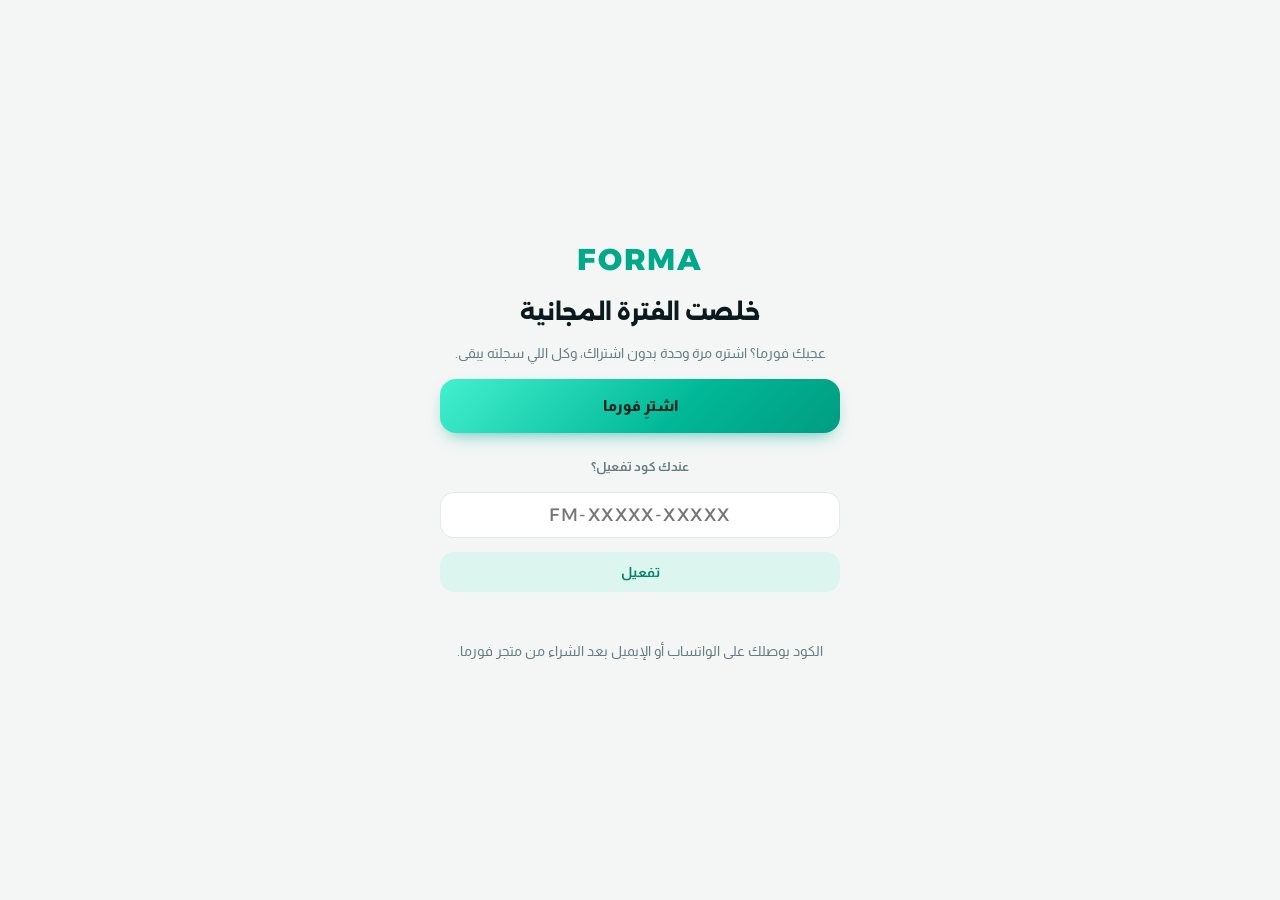
==== commit dd89d28b: "4.4.2: private copy requires an activation code The /jawad/ page now loads gate.js with no free peri" ====
--- a/jawad/index.html
+++ b/jawad/index.html
@@ -244,6 +244,7 @@
 <script src="../foods.js"></script>
 <script src="../programs.js"></script>
 <script src="config.js"></script>
+<script src="../gate.js"></script>
 <script src="../smart.js"></script>
 <script src="../lib/platform.js"></script>
 <script src="../lib/cloud.js"></script>
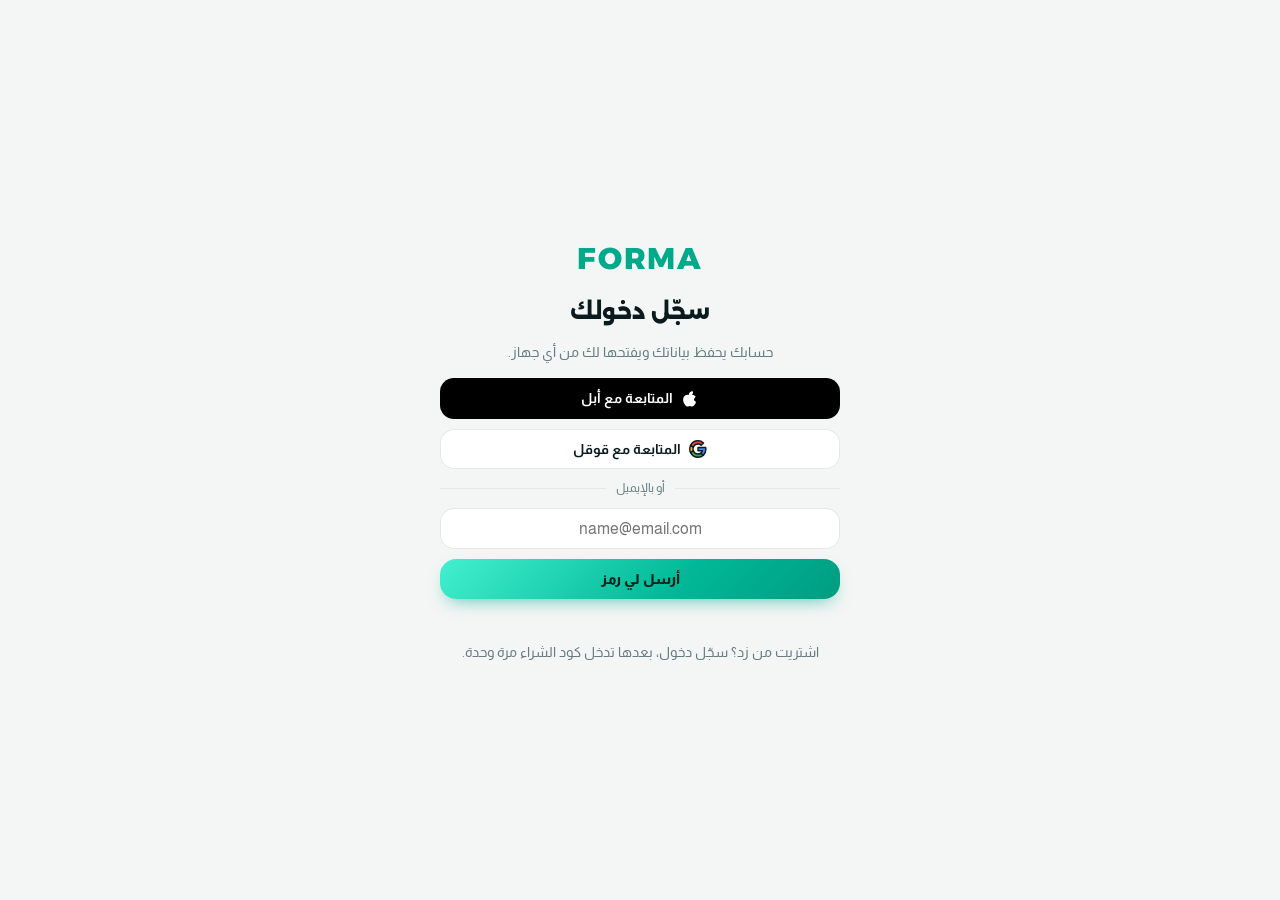
==== commit 0ab2d76f: "5.0.0: login with Apple, Google or email; link Zid code to account; account sync - supabase/migratio" ====
--- a/jawad/index.html
+++ b/jawad/index.html
@@ -96,7 +96,7 @@
 .pill.hot{background:var(--hot-soft);color:var(--hot)}
 .pill.mute{background:var(--track);color:var(--muted)}
 /* inputs */
-input[type=search],input[type=number],input[type=text],input[type=date]{font-family:var(--body);font-size:16px;width:100%;padding:12px 14px;border-radius:14px;border:0;box-shadow:0 0 0 1px var(--line) inset;background:var(--surface);color:var(--ink);min-width:0}
+input[type=search],input[type=number],input[type=text],input[type=date],input[type=email]{font-family:var(--body);font-size:16px;width:100%;padding:12px 14px;border-radius:14px;border:0;box-shadow:0 0 0 1px var(--line) inset;background:var(--surface);color:var(--ink);min-width:0}
 .field{display:flex;flex-direction:column;gap:6px;min-width:0}
 .field label,.flabel{font-size:12.5px;color:var(--muted);font-weight:700}
 .grid2{display:grid;grid-template-columns:1fr 1fr;gap:10px}
@@ -244,6 +244,7 @@
 <script src="../foods.js"></script>
 <script src="../programs.js"></script>
 <script src="config.js"></script>
+<script src="../lib/auth.js"></script>
 <script src="../gate.js"></script>
 <script src="../smart.js"></script>
 <script src="../lib/platform.js"></script>
--- a/plus.css
+++ b/plus.css
@@ -442,3 +442,79 @@
 .frow i{height:10px;border-radius:6px;background:var(--track);overflow:hidden;direction:rtl;display:flex}
 .frow b{display:block;height:100%;background:var(--accent);border-radius:6px}
 .frow .num{text-align:left;color:var(--muted)}
+
+/* 4.5 وزن اليوم والماء */
+.dq{display:grid;grid-template-columns:1fr 1fr;gap:10px}
+.dq-c{display:flex;flex-direction:column;gap:8px;padding:14px;min-width:0}
+.dq-h{display:flex;align-items:center;justify-content:space-between;gap:6px;min-height:24px}
+.dq-v{display:flex;align-items:baseline;gap:5px}
+.dq-v b{font-family:var(--display);font-size:28px;line-height:1.1;font-weight:800}
+.dq-v small{color:var(--muted);font-size:12.5px}
+.dq-e{padding:2px 6px;font-size:12.5px}
+.dq-c input{padding:10px 12px}
+.dq-c .primary{padding:10px}
+.wtr-bar{height:8px;border-radius:6px;background:var(--track);overflow:hidden;display:flex;direction:rtl}
+.wtr-bar i{display:block;height:100%;background:#38BDF8;border-radius:6px;transition:width .35s cubic-bezier(.2,.8,.2,1)}
+.dq-b{display:flex;gap:6px;margin-top:auto}
+.wtr-p{flex:1;display:flex;align-items:center;justify-content:center;gap:6px;background:#38BDF8;color:#03263A;padding:10px}
+.wtr-p svg{width:18px;height:18px;fill:currentColor;stroke:none}
+.wtr-m{flex:0 0 40px;padding:10px 0;font-size:18px;line-height:1}
+.wtr-m:disabled{opacity:.35}
+@media (max-width:340px){.dq{grid-template-columns:1fr}}
+
+/* 4.5 توزيع السعرات */
+.mx{gap:10px}
+.mx-bar{display:flex;height:10px;border-radius:6px;overflow:hidden;gap:2px}
+.mx-bar i{display:block;transition:flex .3s}
+.mx-bar .p{background:var(--mp)}.mx-bar .c{background:var(--mc)}.mx-bar .f{background:var(--mf)}
+.mx-in{display:grid;grid-template-columns:repeat(3,1fr);gap:8px}
+.mx-f{display:flex;flex-direction:column;gap:4px;font-size:12.5px;font-weight:700}
+.mx-f.p span{color:var(--mp)}.mx-f.c span{color:var(--mc)}.mx-f.f span{color:var(--mf)}
+.mx-f div{position:relative}
+.mx-f input{padding-inline-end:26px;text-align:center}
+.mx-f i{position:absolute;inset-inline-end:10px;top:50%;transform:translateY(-50%);font-style:normal;color:var(--muted)}
+#mxSum.bad{color:var(--mf);font-weight:700}
+.mx-pre{flex-wrap:wrap}
+.mx-pre small{color:var(--muted);font-weight:500}
+
+/* 4.5 سلاسة اللمس */
+button,a,.chip,.item,[data-go]{touch-action:manipulation;-webkit-user-select:none;user-select:none}
+button{transition:transform .12s ease,opacity .15s ease,background-color .2s ease}
+button:active:not(:disabled){transform:scale(.97)}
+html,body{overscroll-behavior-y:none}
+@media (prefers-reduced-motion: reduce){button{transition:none}button:active:not(:disabled){transform:none}.wtr-bar i,.mx-bar i{transition:none}}
+
+/* 4.6 عضوية المؤسسين */
+.fnd-offer{background:linear-gradient(135deg,color-mix(in srgb,#E3B341 18%,var(--surface)),var(--surface));box-shadow:0 0 0 1px color-mix(in srgb,#C99A2E 45%,transparent) inset}
+.fnd-offer em{font-style:normal;color:#A87A12}
+.fnd-offer i{color:#A87A12}
+.fnd-tag{color:#A87A12;font-weight:800}
+.fnd-card{background:linear-gradient(160deg,color-mix(in srgb,#E3B341 16%,var(--surface)) 0%,var(--surface) 70%);box-shadow:0 0 0 1px color-mix(in srgb,#C99A2E 40%,transparent) inset}
+.fnd-badge{width:34px;height:34px;border-radius:999px;display:grid;place-items:center;background:linear-gradient(135deg,#F5D27A,#C99A2E);color:#3A2A05;font-size:17px}
+.fnd-l{margin:0;padding-inline-start:18px;display:flex;flex-direction:column;gap:5px;font-size:13.5px}
+.fnd-l li::marker{color:#C99A2E}
+.fnd-sw input{width:22px;height:22px;accent-color:#C99A2E}
+@media (prefers-color-scheme: dark){:root:not([data-theme="light"]) .fnd-offer em,:root:not([data-theme="light"]) .fnd-offer i,:root:not([data-theme="light"]) .fnd-tag{color:#F2C960}}
+:root[data-theme="dark"] .fnd-offer em,:root[data-theme="dark"] .fnd-offer i,:root[data-theme="dark"] .fnd-tag{color:#F2C960}
+/* الثيم الذهبي (للمؤسسين) */
+:root[data-gold]{--accent:#B8860B;--accent-ink:#8A6408;--accent-soft:#F6ECD2;--on-accent:#FFFFFF;--grad:linear-gradient(135deg,#F5D27A 0%,#D4A22A 55%,#B8860B 100%);--on-grad:#2E2003}
+@media (prefers-color-scheme: dark){:root[data-gold]:not([data-theme="light"]){--accent:#F2C960;--accent-ink:#F7DA8C;--accent-soft:#3A2F12;--on-accent:#2A1E02;--grad:linear-gradient(135deg,#F7DA8C 0%,#E3B341 55%,#C99A2E 100%);--on-grad:#2A1E02}}
+:root[data-gold][data-theme="dark"]{--accent:#F2C960;--accent-ink:#F7DA8C;--accent-soft:#3A2F12;--on-accent:#2A1E02;--grad:linear-gradient(135deg,#F7DA8C 0%,#E3B341 55%,#C99A2E 100%);--on-grad:#2A1E02}
+
+/* 4.6.3 نهاية البرنامج */
+.pend{margin-top:10px;gap:8px;box-shadow:0 0 0 1px color-mix(in srgb,var(--accent) 40%,transparent) inset}
+.pend b{font-size:15px}
+
+/* 4.8 التنبيهات */
+.nt-r{padding:6px 0;border-bottom:1px solid var(--line)}
+.nt-r small{font-weight:500;margin-inline-start:6px}
+.nt-r input{width:22px;height:22px;accent-color:var(--accent)}
+
+/* 4.9 خيارات البرجر */
+.xtra{display:flex;flex-wrap:wrap;gap:8px;margin:10px 0 2px}
+.xtra button{flex:1;background:var(--surface);color:var(--ink);box-shadow:0 0 0 1px var(--line) inset}
+.xtra button[aria-pressed="true"]{background:var(--accent-soft);color:var(--accent-ink);box-shadow:0 0 0 1.5px var(--accent) inset}
+.xtra button{padding-inline:6px}.xtra small{display:block;font-weight:500;color:var(--muted);font-size:11px}
+.est{font-style:normal;font-size:10px;opacity:.75;border:1px solid currentColor;border-radius:6px;padding:0 4px;margin-inline-start:2px}
+/* 4.10 مشاركة التمرين: معاينة الستيكر الشفاف على مربعات */
+.share-img.trans{background:repeating-conic-gradient(#2a3236 0 25%,#1b2124 0 50%) 0 0/24px 24px}
